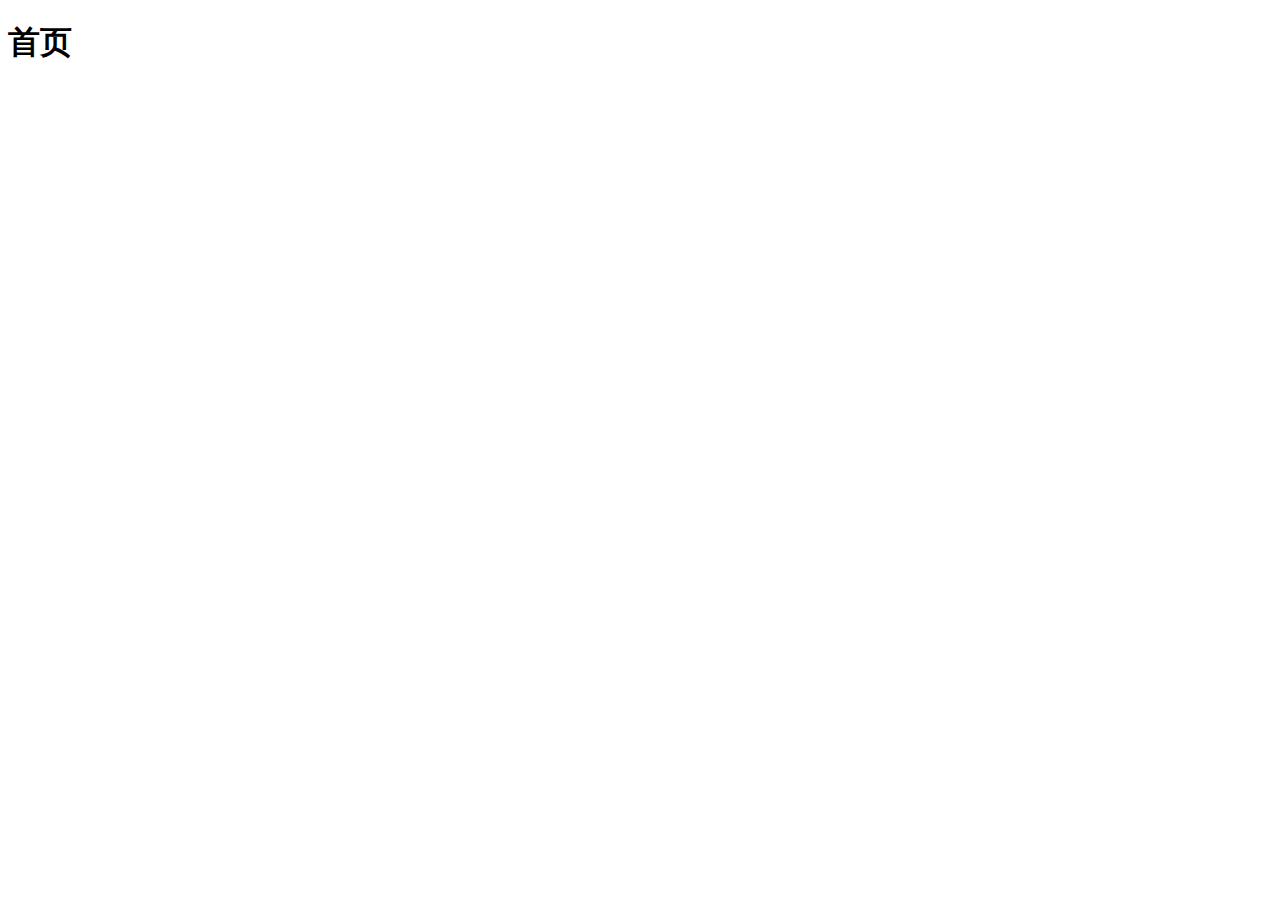
==== index.html @ 2fecbd95 "完成了登录和注册功能" ====
<!DOCTYPE html>
<html lang="en">
<head>
    <meta charset="UTF-8">
    <meta http-equiv="X-UA-Compatible" content="IE=edge">
    <meta name="viewport" content="width=device-width, initial-scale=1.0">
    <title>Document</title>
</head>
<body>
    <h1>首页</h1>
</body>
</html>
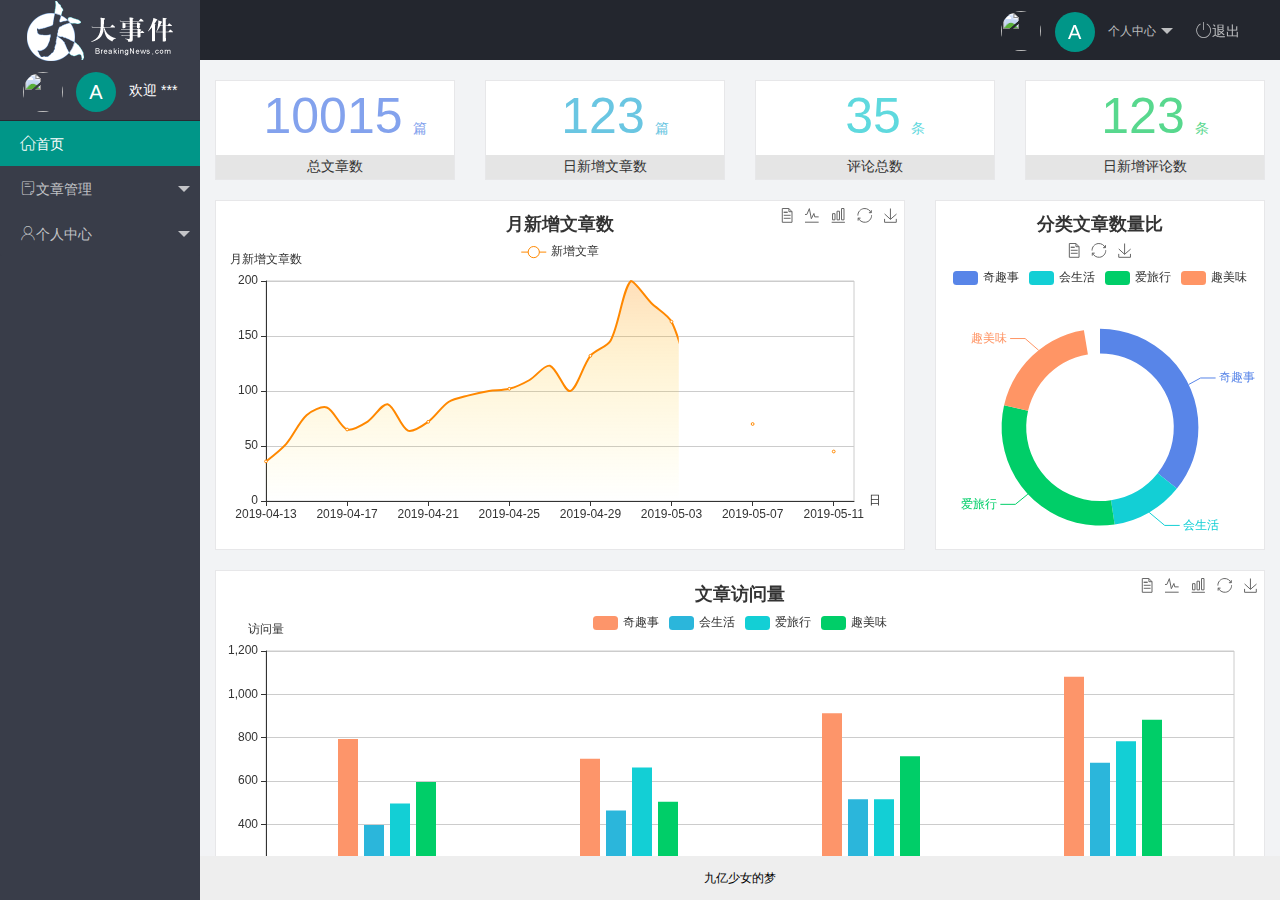
==== commit 4ad9d000: "更新了首页" ====
--- a/index.html
+++ b/index.html
@@ -1,12 +1,85 @@
 <!DOCTYPE html>
 <html lang="en">
-<head>
-    <meta charset="UTF-8">
-    <meta http-equiv="X-UA-Compatible" content="IE=edge">
-    <meta name="viewport" content="width=device-width, initial-scale=1.0">
+  <head>
+    <meta charset="UTF-8" />
+    <meta http-equiv="X-UA-Compatible" content="IE=edge" />
+    <meta name="viewport" content="width=device-width, initial-scale=1.0" />
     <title>Document</title>
-</head>
-<body>
-    <h1>首页</h1>
-</body>
+    <link rel="stylesheet" href="/assets/lib/layui/css/layui.css" />
+    <link rel="stylesheet" href="/assets/fonts/iconfont.css">
+    <link rel="stylesheet" href="/assets/css/index.css">
+  </head>
+  <body>
+    <div class="layui-layout layui-layout-admin">
+      <div class="layui-header">
+        <div class="layui-logo layui-hide-xs layui-bg-black">
+          <img src="/assets/images/logo.png" alt="" />
+        </div>
+
+        <ul class="layui-nav layui-layout-right">
+          <li class="layui-nav-item layui-hide layui-show-md-inline-block">
+            <!-- 右侧导航栏上面头像 -->
+          <a href="javascript:;" class="userinfo">
+            <img src="http://t.cn/RCzsdCq" class="layui-nav-img" />
+           <span class="text-avatar">A</span>
+           个人中心
+            </a>
+            <dl class="layui-nav-child">
+              <dd><a href="">基本资料</a></dd>
+              <dd><a href="">更换头像</a></dd>
+              <dd><a href="">重置密码</a></dd>
+            </dl>
+          </li>
+          <li class="layui-nav-item" lay-header-event="menuRight" lay-unselect>
+            <a href="javascript:;" id="btnLogin"><span class="iconfont icon-tuichu"></span>退出</a>
+        </li>
+        </ul>
+      </div>
+
+      <div class="layui-side layui-bg-black">
+        <div class="layui-side-scroll">
+            <!-- 左侧导航区域（可配合layui已有的垂直导航） -->
+            <ul class="layui-nav layui-nav-tree" lay-shrink="all">
+                <div class="userinfo">
+                    <img src="http://t.cn/RCzsdCq" class="layui-nav-img" />
+                    <span class="text-avatar">A</span>
+                    <span id="welcome">欢迎 ***</span>
+                </div>
+                <li class="layui-nav-item layui-this"><a href="/home/dashboard.html" target="fm"><span class="iconfont icon-home"></span>首页</a></li>
+
+                <li class="layui-nav-item">
+                    <a class="" href="javascript:;"><span class="iconfont icon-16"></span>文章管理</a>
+                    <dl class="layui-nav-child">
+                        <dd><a href="javascript:;"><i class="layui-icon layui-icon-app"></i>文章类别</a></dd>
+                        <dd><a href="javascript:;"><i class="layui-icon layui-icon-app"></i>文章列表</a></dd>
+                        <dd><a href="javascript:;"><i class="layui-icon layui-icon-app"></i>发布文章</a></dd>
+                    </dl>
+                </li>
+                <li class="layui-nav-item">
+                    <a href="javascript:;"><span class="iconfont icon-user"></span>个人中心</a>
+                    <dl class="layui-nav-child">
+                        <dd><a href="javascript:;"><i class="layui-icon layui-icon-app"></i>基本资料</a></dd>
+                        <dd><a href="javascript:;"><i class="layui-icon layui-icon-app"></i>更换头像</a></dd>
+                        <dd><a href="javascript:;"><i class="layui-icon layui-icon-app"></i>重置密码</a></dd>
+                    </dl>
+                </li>
+            </ul>
+        </div>
+    </div>
+
+    <div class="layui-body">
+        <!-- 内容主体区域 -->
+        <iframe name="fm" src="/home/dashboard.html" frameborder="0"></iframe>
+    </div>
+
+      <div class="layui-footer">
+        <!-- 底部固定区域 -->
+        九亿少女的梦
+      </div>
+    </div>
+    <script src="/assets/lib/layui/layui.all.js"></script>
+    <script src="/assets/lib/jquery.js"></script>
+    <script src="/assets/js/baseAPI.js"></script>
+    <script src="/assets/js/index.js"></script>
+  </body>
 </html>--- a/assets/lib/layui/css/layui.css
+++ b/assets/lib/layui/css/layui.css
@@ -0,0 +1,2 @@
+/** layui-v2.5.5 MIT License By https://www.layui.com */
+ .layui-inline,img{display:inline-block;vertical-align:middle}h1,h2,h3,h4,h5,h6{font-weight:400}.layui-edge,.layui-header,.layui-inline,.layui-main{position:relative}.layui-body,.layui-edge,.layui-elip{overflow:hidden}.layui-btn,.layui-edge,.layui-inline,img{vertical-align:middle}.layui-btn,.layui-disabled,.layui-icon,.layui-unselect{-moz-user-select:none;-webkit-user-select:none;-ms-user-select:none}.layui-elip,.layui-form-checkbox span,.layui-form-pane .layui-form-label{text-overflow:ellipsis;white-space:nowrap}.layui-breadcrumb,.layui-tree-btnGroup{visibility:hidden}blockquote,body,button,dd,div,dl,dt,form,h1,h2,h3,h4,h5,h6,input,li,ol,p,pre,td,textarea,th,ul{margin:0;padding:0;-webkit-tap-highlight-color:rgba(0,0,0,0)}a:active,a:hover{outline:0}img{border:none}li{list-style:none}table{border-collapse:collapse;border-spacing:0}h4,h5,h6{font-size:100%}button,input,optgroup,option,select,textarea{font-family:inherit;font-size:inherit;font-style:inherit;font-weight:inherit;outline:0}pre{white-space:pre-wrap;white-space:-moz-pre-wrap;white-space:-pre-wrap;white-space:-o-pre-wrap;word-wrap:break-word}body{line-height:24px;font:14px Helvetica Neue,Helvetica,PingFang SC,Tahoma,Arial,sans-serif}hr{height:1px;margin:10px 0;border:0;clear:both}a{color:#333;text-decoration:none}a:hover{color:#777}a cite{font-style:normal;*cursor:pointer}.layui-border-box,.layui-border-box *{box-sizing:border-box}.layui-box,.layui-box *{box-sizing:content-box}.layui-clear{clear:both;*zoom:1}.layui-clear:after{content:'\20';clear:both;*zoom:1;display:block;height:0}.layui-inline{*display:inline;*zoom:1}.layui-edge{display:inline-block;width:0;height:0;border-width:6px;border-style:dashed;border-color:transparent}.layui-edge-top{top:-4px;border-bottom-color:#999;border-bottom-style:solid}.layui-edge-right{border-left-color:#999;border-left-style:solid}.layui-edge-bottom{top:2px;border-top-color:#999;border-top-style:solid}.layui-edge-left{border-right-color:#999;border-right-style:solid}.layui-disabled,.layui-disabled:hover{color:#d2d2d2!important;cursor:not-allowed!important}.layui-circle{border-radius:100%}.layui-show{display:block!important}.layui-hide{display:none!important}@font-face{font-family:layui-icon;src:url(../font/iconfont.eot?v=250);src:url(../font/iconfont.eot?v=250#iefix) format('embedded-opentype'),url(../font/iconfont.woff2?v=250) format('woff2'),url(../font/iconfont.woff?v=250) format('woff'),url(../font/iconfont.ttf?v=250) format('truetype'),url(../font/iconfont.svg?v=250#layui-icon) format('svg')}.layui-icon{font-family:layui-icon!important;font-size:16px;font-style:normal;-webkit-font-smoothing:antialiased;-moz-osx-font-smoothing:grayscale}.layui-icon-reply-fill:before{content:"\e611"}.layui-icon-set-fill:before{content:"\e614"}.layui-icon-menu-fill:before{content:"\e60f"}.layui-icon-search:before{content:"\e615"}.layui-icon-share:before{content:"\e641"}.layui-icon-set-sm:before{content:"\e620"}.layui-icon-engine:before{content:"\e628"}.layui-icon-close:before{content:"\1006"}.layui-icon-close-fill:before{content:"\1007"}.layui-icon-chart-screen:before{content:"\e629"}.layui-icon-star:before{content:"\e600"}.layui-icon-circle-dot:before{content:"\e617"}.layui-icon-chat:before{content:"\e606"}.layui-icon-release:before{content:"\e609"}.layui-icon-list:before{content:"\e60a"}.layui-icon-chart:before{content:"\e62c"}.layui-icon-ok-circle:before{content:"\1005"}.layui-icon-layim-theme:before{content:"\e61b"}.layui-icon-table:before{content:"\e62d"}.layui-icon-right:before{content:"\e602"}.layui-icon-left:before{content:"\e603"}.layui-icon-cart-simple:before{content:"\e698"}.layui-icon-face-cry:before{content:"\e69c"}.layui-icon-face-smile:before{content:"\e6af"}.layui-icon-survey:before{content:"\e6b2"}.layui-icon-tree:before{content:"\e62e"}.layui-icon-upload-circle:before{content:"\e62f"}.layui-icon-add-circle:before{content:"\e61f"}.layui-icon-download-circle:before{content:"\e601"}.layui-icon-templeate-1:before{content:"\e630"}.layui-icon-util:before{content:"\e631"}.layui-icon-face-surprised:before{content:"\e664"}.layui-icon-edit:before{content:"\e642"}.layui-icon-speaker:before{content:"\e645"}.layui-icon-down:before{content:"\e61a"}.layui-icon-file:before{content:"\e621"}.layui-icon-layouts:before{content:"\e632"}.layui-icon-rate-half:before{content:"\e6c9"}.layui-icon-add-circle-fine:before{content:"\e608"}.layui-icon-prev-circle:before{content:"\e633"}.layui-icon-read:before{content:"\e705"}.layui-icon-404:before{content:"\e61c"}.layui-icon-carousel:before{content:"\e634"}.layui-icon-help:before{content:"\e607"}.layui-icon-code-circle:before{content:"\e635"}.layui-icon-water:before{content:"\e636"}.layui-icon-username:before{content:"\e66f"}.layui-icon-find-fill:before{content:"\e670"}.layui-icon-about:before{content:"\e60b"}.layui-icon-location:before{content:"\e715"}.layui-icon-up:before{content:"\e619"}.layui-icon-pause:before{content:"\e651"}.layui-icon-date:before{content:"\e637"}.layui-icon-layim-uploadfile:before{content:"\e61d"}.layui-icon-delete:before{content:"\e640"}.layui-icon-play:before{content:"\e652"}.layui-icon-top:before{content:"\e604"}.layui-icon-friends:before{content:"\e612"}.layui-icon-refresh-3:before{content:"\e9aa"}.layui-icon-ok:before{content:"\e605"}.layui-icon-layer:before{content:"\e638"}.layui-icon-face-smile-fine:before{content:"\e60c"}.layui-icon-dollar:before{content:"\e659"}.layui-icon-group:before{content:"\e613"}.layui-icon-layim-download:before{content:"\e61e"}.layui-icon-picture-fine:before{content:"\e60d"}.layui-icon-link:before{content:"\e64c"}.layui-icon-diamond:before{content:"\e735"}.layui-icon-log:before{content:"\e60e"}.layui-icon-rate-solid:before{content:"\e67a"}.layui-icon-fonts-del:before{content:"\e64f"}.layui-icon-unlink:before{content:"\e64d"}.layui-icon-fonts-clear:before{content:"\e639"}.layui-icon-triangle-r:before{content:"\e623"}.layui-icon-circle:before{content:"\e63f"}.layui-icon-radio:before{content:"\e643"}.layui-icon-align-center:before{content:"\e647"}.layui-icon-align-right:before{content:"\e648"}.layui-icon-align-left:before{content:"\e649"}.layui-icon-loading-1:before{content:"\e63e"}.layui-icon-return:before{content:"\e65c"}.layui-icon-fonts-strong:before{content:"\e62b"}.layui-icon-upload:before{content:"\e67c"}.layui-icon-dialogue:before{content:"\e63a"}.layui-icon-video:before{content:"\e6ed"}.layui-icon-headset:before{content:"\e6fc"}.layui-icon-cellphone-fine:before{content:"\e63b"}.layui-icon-add-1:before{content:"\e654"}.layui-icon-face-smile-b:before{content:"\e650"}.layui-icon-fonts-html:before{content:"\e64b"}.layui-icon-form:before{content:"\e63c"}.layui-icon-cart:before{content:"\e657"}.layui-icon-camera-fill:before{content:"\e65d"}.layui-icon-tabs:before{content:"\e62a"}.layui-icon-fonts-code:before{content:"\e64e"}.layui-icon-fire:before{content:"\e756"}.layui-icon-set:before{content:"\e716"}.layui-icon-fonts-u:before{content:"\e646"}.layui-icon-triangle-d:before{content:"\e625"}.layui-icon-tips:before{content:"\e702"}.layui-icon-picture:before{content:"\e64a"}.layui-icon-more-vertical:before{content:"\e671"}.layui-icon-flag:before{content:"\e66c"}.layui-icon-loading:before{content:"\e63d"}.layui-icon-fonts-i:before{content:"\e644"}.layui-icon-refresh-1:before{content:"\e666"}.layui-icon-rmb:before{content:"\e65e"}.layui-icon-home:before{content:"\e68e"}.layui-icon-user:before{content:"\e770"}.layui-icon-notice:before{content:"\e667"}.layui-icon-login-weibo:before{content:"\e675"}.layui-icon-voice:before{content:"\e688"}.layui-icon-upload-drag:before{content:"\e681"}.layui-icon-login-qq:before{content:"\e676"}.layui-icon-snowflake:before{content:"\e6b1"}.layui-icon-file-b:before{content:"\e655"}.layui-icon-template:before{content:"\e663"}.layui-icon-auz:before{content:"\e672"}.layui-icon-console:before{content:"\e665"}.layui-icon-app:before{content:"\e653"}.layui-icon-prev:before{content:"\e65a"}.layui-icon-website:before{content:"\e7ae"}.layui-icon-next:before{content:"\e65b"}.layui-icon-component:before{content:"\e857"}.layui-icon-more:before{content:"\e65f"}.layui-icon-login-wechat:before{content:"\e677"}.layui-icon-shrink-right:before{content:"\e668"}.layui-icon-spread-left:before{content:"\e66b"}.layui-icon-camera:before{content:"\e660"}.layui-icon-note:before{content:"\e66e"}.layui-icon-refresh:before{content:"\e669"}.layui-icon-female:before{content:"\e661"}.layui-icon-male:before{content:"\e662"}.layui-icon-password:before{content:"\e673"}.layui-icon-senior:before{content:"\e674"}.layui-icon-theme:before{content:"\e66a"}.layui-icon-tread:before{content:"\e6c5"}.layui-icon-praise:before{content:"\e6c6"}.layui-icon-star-fill:before{content:"\e658"}.layui-icon-rate:before{content:"\e67b"}.layui-icon-template-1:before{content:"\e656"}.layui-icon-vercode:before{content:"\e679"}.layui-icon-cellphone:before{content:"\e678"}.layui-icon-screen-full:before{content:"\e622"}.layui-icon-screen-restore:before{content:"\e758"}.layui-icon-cols:before{content:"\e610"}.layui-icon-export:before{content:"\e67d"}.layui-icon-print:before{content:"\e66d"}.layui-icon-slider:before{content:"\e714"}.layui-icon-addition:before{content:"\e624"}.layui-icon-subtraction:before{content:"\e67e"}.layui-icon-service:before{content:"\e626"}.layui-icon-transfer:before{content:"\e691"}.layui-main{width:1140px;margin:0 auto}.layui-header{z-index:1000;height:60px}.layui-header a:hover{transition:all .5s;-webkit-transition:all .5s}.layui-side{position:fixed;left:0;top:0;bottom:0;z-index:999;width:200px;overflow-x:hidden}.layui-side-scroll{position:relative;width:220px;height:100%;overflow-x:hidden}.layui-body{position:absolute;left:200px;right:0;top:0;bottom:0;z-index:998;width:auto;overflow-y:auto;box-sizing:border-box}.layui-layout-body{overflow:hidden}.layui-layout-admin .layui-header{background-color:#23262E}.layui-layout-admin .layui-side{top:60px;width:200px;overflow-x:hidden}.layui-layout-admin .layui-body{position:fixed;top:60px;bottom:44px}.layui-layout-admin .layui-main{width:auto;margin:0 15px}.layui-layout-admin .layui-footer{position:fixed;left:200px;right:0;bottom:0;height:44px;line-height:44px;padding:0 15px;background-color:#eee}.layui-layout-admin .layui-logo{position:absolute;left:0;top:0;width:200px;height:100%;line-height:60px;text-align:center;color:#009688;font-size:16px}.layui-layout-admin .layui-header .layui-nav{background:0 0}.layui-layout-left{position:absolute!important;left:200px;top:0}.layui-layout-right{position:absolute!important;right:0;top:0}.layui-container{position:relative;margin:0 auto;padding:0 15px;box-sizing:border-box}.layui-fluid{position:relative;margin:0 auto;padding:0 15px}.layui-row:after,.layui-row:before{content:'';display:block;clear:both}.layui-col-lg1,.layui-col-lg10,.layui-col-lg11,.layui-col-lg12,.layui-col-lg2,.layui-col-lg3,.layui-col-lg4,.layui-col-lg5,.layui-col-lg6,.layui-col-lg7,.layui-col-lg8,.layui-col-lg9,.layui-col-md1,.layui-col-md10,.layui-col-md11,.layui-col-md12,.layui-col-md2,.layui-col-md3,.layui-col-md4,.layui-col-md5,.layui-col-md6,.layui-col-md7,.layui-col-md8,.layui-col-md9,.layui-col-sm1,.layui-col-sm10,.layui-col-sm11,.layui-col-sm12,.layui-col-sm2,.layui-col-sm3,.layui-col-sm4,.layui-col-sm5,.layui-col-sm6,.layui-col-sm7,.layui-col-sm8,.layui-col-sm9,.layui-col-xs1,.layui-col-xs10,.layui-col-xs11,.layui-col-xs12,.layui-col-xs2,.layui-col-xs3,.layui-col-xs4,.layui-col-xs5,.layui-col-xs6,.layui-col-xs7,.layui-col-xs8,.layui-col-xs9{position:relative;display:block;box-sizing:border-box}.layui-col-xs1,.layui-col-xs10,.layui-col-xs11,.layui-col-xs12,.layui-col-xs2,.layui-col-xs3,.layui-col-xs4,.layui-col-xs5,.layui-col-xs6,.layui-col-xs7,.layui-col-xs8,.layui-col-xs9{float:left}.layui-col-xs1{width:8.33333333%}.layui-col-xs2{width:16.66666667%}.layui-col-xs3{width:25%}.layui-col-xs4{width:33.33333333%}.layui-col-xs5{width:41.66666667%}.layui-col-xs6{width:50%}.layui-col-xs7{width:58.33333333%}.layui-col-xs8{width:66.66666667%}.layui-col-xs9{width:75%}.layui-col-xs10{width:83.33333333%}.layui-col-xs11{width:91.66666667%}.layui-col-xs12{width:100%}.layui-col-xs-offset1{margin-left:8.33333333%}.layui-col-xs-offset2{margin-left:16.66666667%}.layui-col-xs-offset3{margin-left:25%}.layui-col-xs-offset4{margin-left:33.33333333%}.layui-col-xs-offset5{margin-left:41.66666667%}.layui-col-xs-offset6{margin-left:50%}.layui-col-xs-offset7{margin-left:58.33333333%}.layui-col-xs-offset8{margin-left:66.66666667%}.layui-col-xs-offset9{margin-left:75%}.layui-col-xs-offset10{margin-left:83.33333333%}.layui-col-xs-offset11{margin-left:91.66666667%}.layui-col-xs-offset12{margin-left:100%}@media screen and (max-width:768px){.layui-hide-xs{display:none!important}.layui-show-xs-block{display:block!important}.layui-show-xs-inline{display:inline!important}.layui-show-xs-inline-block{display:inline-block!important}}@media screen and (min-width:768px){.layui-container{width:750px}.layui-hide-sm{display:none!important}.layui-show-sm-block{display:block!important}.layui-show-sm-inline{display:inline!important}.layui-show-sm-inline-block{display:inline-block!important}.layui-col-sm1,.layui-col-sm10,.layui-col-sm11,.layui-col-sm12,.layui-col-sm2,.layui-col-sm3,.layui-col-sm4,.layui-col-sm5,.layui-col-sm6,.layui-col-sm7,.layui-col-sm8,.layui-col-sm9{float:left}.layui-col-sm1{width:8.33333333%}.layui-col-sm2{width:16.66666667%}.layui-col-sm3{width:25%}.layui-col-sm4{width:33.33333333%}.layui-col-sm5{width:41.66666667%}.layui-col-sm6{width:50%}.layui-col-sm7{width:58.33333333%}.layui-col-sm8{width:66.66666667%}.layui-col-sm9{width:75%}.layui-col-sm10{width:83.33333333%}.layui-col-sm11{width:91.66666667%}.layui-col-sm12{width:100%}.layui-col-sm-offset1{margin-left:8.33333333%}.layui-col-sm-offset2{margin-left:16.66666667%}.layui-col-sm-offset3{margin-left:25%}.layui-col-sm-offset4{margin-left:33.33333333%}.layui-col-sm-offset5{margin-left:41.66666667%}.layui-col-sm-offset6{margin-left:50%}.layui-col-sm-offset7{margin-left:58.33333333%}.layui-col-sm-offset8{margin-left:66.66666667%}.layui-col-sm-offset9{margin-left:75%}.layui-col-sm-offset10{margin-left:83.33333333%}.layui-col-sm-offset11{margin-left:91.66666667%}.layui-col-sm-offset12{margin-left:100%}}@media screen and (min-width:992px){.layui-container{width:970px}.layui-hide-md{display:none!important}.layui-show-md-block{display:block!important}.layui-show-md-inline{display:inline!important}.layui-show-md-inline-block{display:inline-block!important}.layui-col-md1,.layui-col-md10,.layui-col-md11,.layui-col-md12,.layui-col-md2,.layui-col-md3,.layui-col-md4,.layui-col-md5,.layui-col-md6,.layui-col-md7,.layui-col-md8,.layui-col-md9{float:left}.layui-col-md1{width:8.33333333%}.layui-col-md2{width:16.66666667%}.layui-col-md3{width:25%}.layui-col-md4{width:33.33333333%}.layui-col-md5{width:41.66666667%}.layui-col-md6{width:50%}.layui-col-md7{width:58.33333333%}.layui-col-md8{width:66.66666667%}.layui-col-md9{width:75%}.layui-col-md10{width:83.33333333%}.layui-col-md11{width:91.66666667%}.layui-col-md12{width:100%}.layui-col-md-offset1{margin-left:8.33333333%}.layui-col-md-offset2{margin-left:16.66666667%}.layui-col-md-offset3{margin-left:25%}.layui-col-md-offset4{margin-left:33.33333333%}.layui-col-md-offset5{margin-left:41.66666667%}.layui-col-md-offset6{margin-left:50%}.layui-col-md-offset7{margin-left:58.33333333%}.layui-col-md-offset8{margin-left:66.66666667%}.layui-col-md-offset9{margin-left:75%}.layui-col-md-offset10{margin-left:83.33333333%}.layui-col-md-offset11{margin-left:91.66666667%}.layui-col-md-offset12{margin-left:100%}}@media screen and (min-width:1200px){.layui-container{width:1170px}.layui-hide-lg{display:none!important}.layui-show-lg-block{display:block!important}.layui-show-lg-inline{display:inline!important}.layui-show-lg-inline-block{display:inline-block!important}.layui-col-lg1,.layui-col-lg10,.layui-col-lg11,.layui-col-lg12,.layui-col-lg2,.layui-col-lg3,.layui-col-lg4,.layui-col-lg5,.layui-col-lg6,.layui-col-lg7,.layui-col-lg8,.layui-col-lg9{float:left}.layui-col-lg1{width:8.33333333%}.layui-col-lg2{width:16.66666667%}.layui-col-lg3{width:25%}.layui-col-lg4{width:33.33333333%}.layui-col-lg5{width:41.66666667%}.layui-col-lg6{width:50%}.layui-col-lg7{width:58.33333333%}.layui-col-lg8{width:66.66666667%}.layui-col-lg9{width:75%}.layui-col-lg10{width:83.33333333%}.layui-col-lg11{width:91.66666667%}.layui-col-lg12{width:100%}.layui-col-lg-offset1{margin-left:8.33333333%}.layui-col-lg-offset2{margin-left:16.66666667%}.layui-col-lg-offset3{margin-left:25%}.layui-col-lg-offset4{margin-left:33.33333333%}.layui-col-lg-offset5{margin-left:41.66666667%}.layui-col-lg-offset6{margin-left:50%}.layui-col-lg-offset7{margin-left:58.33333333%}.layui-col-lg-offset8{margin-left:66.66666667%}.layui-col-lg-offset9{margin-left:75%}.layui-col-lg-offset10{margin-left:83.33333333%}.layui-col-lg-offset11{margin-left:91.66666667%}.layui-col-lg-offset12{margin-left:100%}}.layui-col-space1{margin:-.5px}.layui-col-space1>*{padding:.5px}.layui-col-space3{margin:-1.5px}.layui-col-space3>*{padding:1.5px}.layui-col-space5{margin:-2.5px}.layui-col-space5>*{padding:2.5px}.layui-col-space8{margin:-3.5px}.layui-col-space8>*{padding:3.5px}.layui-col-space10{margin:-5px}.layui-col-space10>*{padding:5px}.layui-col-space12{margin:-6px}.layui-col-space12>*{padding:6px}.layui-col-space15{margin:-7.5px}.layui-col-space15>*{padding:7.5px}.layui-col-space18{margin:-9px}.layui-col-space18>*{padding:9px}.layui-col-space20{margin:-10px}.layui-col-space20>*{padding:10px}.layui-col-space22{margin:-11px}.layui-col-space22>*{padding:11px}.layui-col-space25{margin:-12.5px}.layui-col-space25>*{padding:12.5px}.layui-col-space30{margin:-15px}.layui-col-space30>*{padding:15px}.layui-btn,.layui-input,.layui-select,.layui-textarea,.layui-upload-button{outline:0;-webkit-appearance:none;transition:all .3s;-webkit-transition:all .3s;box-sizing:border-box}.layui-elem-quote{margin-bottom:10px;padding:15px;line-height:22px;border-left:5px solid #009688;border-radius:0 2px 2px 0;background-color:#f2f2f2}.layui-quote-nm{border-style:solid;border-width:1px 1px 1px 5px;background:0 0}.layui-elem-field{margin-bottom:10px;padding:0;border-width:1px;border-style:solid}.layui-elem-field legend{margin-left:20px;padding:0 10px;font-size:20px;font-weight:300}.layui-field-title{margin:10px 0 20px;border-width:1px 0 0}.layui-field-box{padding:10px 15px}.layui-field-title .layui-field-box{padding:10px 0}.layui-progress{position:relative;height:6px;border-radius:20px;background-color:#e2e2e2}.layui-progress-bar{position:absolute;left:0;top:0;width:0;max-width:100%;height:6px;border-radius:20px;text-align:right;background-color:#5FB878;transition:all .3s;-webkit-transition:all .3s}.layui-progress-big,.layui-progress-big .layui-progress-bar{height:18px;line-height:18px}.layui-progress-text{position:relative;top:-20px;line-height:18px;font-size:12px;color:#666}.layui-progress-big .layui-progress-text{position:static;padding:0 10px;color:#fff}.layui-collapse{border-width:1px;border-style:solid;border-radius:2px}.layui-colla-content,.layui-colla-item{border-top-width:1px;border-top-style:solid}.layui-colla-item:first-child{border-top:none}.layui-colla-title{position:relative;height:42px;line-height:42px;padding:0 15px 0 35px;color:#333;background-color:#f2f2f2;cursor:pointer;font-size:14px;overflow:hidden}.layui-colla-content{display:none;padding:10px 15px;line-height:22px;color:#666}.layui-colla-icon{position:absolute;left:15px;top:0;font-size:14px}.layui-card{margin-bottom:15px;border-radius:2px;background-color:#fff;box-shadow:0 1px 2px 0 rgba(0,0,0,.05)}.layui-card:last-child{margin-bottom:0}.layui-card-header{position:relative;height:42px;line-height:42px;padding:0 15px;border-bottom:1px solid #f6f6f6;color:#333;border-radius:2px 2px 0 0;font-size:14px}.layui-bg-black,.layui-bg-blue,.layui-bg-cyan,.layui-bg-green,.layui-bg-orange,.layui-bg-red{color:#fff!important}.layui-card-body{position:relative;padding:10px 15px;line-height:24px}.layui-card-body[pad15]{padding:15px}.layui-card-body[pad20]{padding:20px}.layui-card-body .layui-table{margin:5px 0}.layui-card .layui-tab{margin:0}.layui-panel-window{position:relative;padding:15px;border-radius:0;border-top:5px solid #E6E6E6;background-color:#fff}.layui-auxiliar-moving{position:fixed;left:0;right:0;top:0;bottom:0;width:100%;height:100%;background:0 0;z-index:9999999999}.layui-form-label,.layui-form-mid,.layui-form-select,.layui-input-block,.layui-input-inline,.layui-textarea{position:relative}.layui-bg-red{background-color:#FF5722!important}.layui-bg-orange{background-color:#FFB800!important}.layui-bg-green{background-color:#009688!important}.layui-bg-cyan{background-color:#2F4056!important}.layui-bg-blue{background-color:#1E9FFF!important}.layui-bg-black{background-color:#393D49!important}.layui-bg-gray{background-color:#eee!important;color:#666!important}.layui-badge-rim,.layui-colla-content,.layui-colla-item,.layui-collapse,.layui-elem-field,.layui-form-pane .layui-form-item[pane],.layui-form-pane .layui-form-label,.layui-input,.layui-layedit,.layui-layedit-tool,.layui-quote-nm,.layui-select,.layui-tab-bar,.layui-tab-card,.layui-tab-title,.layui-tab-title .layui-this:after,.layui-textarea{border-color:#e6e6e6}.layui-timeline-item:before,hr{background-color:#e6e6e6}.layui-text{line-height:22px;font-size:14px;color:#666}.layui-text h1,.layui-text h2,.layui-text h3{font-weight:500;color:#333}.layui-text h1{font-size:30px}.layui-text h2{font-size:24px}.layui-text h3{font-size:18px}.layui-text a:not(.layui-btn){color:#01AAED}.layui-text a:not(.layui-btn):hover{text-decoration:underline}.layui-text ul{padding:5px 0 5px 15px}.layui-text ul li{margin-top:5px;list-style-type:disc}.layui-text em,.layui-word-aux{color:#999!important;padding:0 5px!important}.layui-btn{display:inline-block;height:38px;line-height:38px;padding:0 18px;background-color:#009688;color:#fff;white-space:nowrap;text-align:center;font-size:14px;border:none;border-radius:2px;cursor:pointer}.layui-btn:hover{opacity:.8;filter:alpha(opacity=80);color:#fff}.layui-btn:active{opacity:1;filter:alpha(opacity=100)}.layui-btn+.layui-btn{margin-left:10px}.layui-btn-container{font-size:0}.layui-btn-container .layui-btn{margin-right:10px;margin-bottom:10px}.layui-btn-container .layui-btn+.layui-btn{margin-left:0}.layui-table .layui-btn-container .layui-btn{margin-bottom:9px}.layui-btn-radius{border-radius:100px}.layui-btn .layui-icon{margin-right:3px;font-size:18px;vertical-align:bottom;vertical-align:middle\9}.layui-btn-primary{border:1px solid #C9C9C9;background-color:#fff;color:#555}.layui-btn-primary:hover{border-color:#009688;color:#333}.layui-btn-normal{background-color:#1E9FFF}.layui-btn-warm{background-color:#FFB800}.layui-btn-danger{background-color:#FF5722}.layui-btn-checked{background-color:#5FB878}.layui-btn-disabled,.layui-btn-disabled:active,.layui-btn-disabled:hover{border:1px solid #e6e6e6;background-color:#FBFBFB;color:#C9C9C9;cursor:not-allowed;opacity:1}.layui-btn-lg{height:44px;line-height:44px;padding:0 25px;font-size:16px}.layui-btn-sm{height:30px;line-height:30px;padding:0 10px;font-size:12px}.layui-btn-sm i{font-size:16px!important}.layui-btn-xs{height:22px;line-height:22px;padding:0 5px;font-size:12px}.layui-btn-xs i{font-size:14px!important}.layui-btn-group{display:inline-block;vertical-align:middle;font-size:0}.layui-btn-group .layui-btn{margin-left:0!important;margin-right:0!important;border-left:1px solid rgba(255,255,255,.5);border-radius:0}.layui-btn-group .layui-btn-primary{border-left:none}.layui-btn-group .layui-btn-primary:hover{border-color:#C9C9C9;color:#009688}.layui-btn-group .layui-btn:first-child{border-left:none;border-radius:2px 0 0 2px}.layui-btn-group .layui-btn-primary:first-child{border-left:1px solid #c9c9c9}.layui-btn-group .layui-btn:last-child{border-radius:0 2px 2px 0}.layui-btn-group .layui-btn+.layui-btn{margin-left:0}.layui-btn-group+.layui-btn-group{margin-left:10px}.layui-btn-fluid{width:100%}.layui-input,.layui-select,.layui-textarea{height:38px;line-height:1.3;line-height:38px\9;border-width:1px;border-style:solid;background-color:#fff;border-radius:2px}.layui-input::-webkit-input-placeholder,.layui-select::-webkit-input-placeholder,.layui-textarea::-webkit-input-placeholder{line-height:1.3}.layui-input,.layui-textarea{display:block;width:100%;padding-left:10px}.layui-input:hover,.layui-textarea:hover{border-color:#D2D2D2!important}.layui-input:focus,.layui-textarea:focus{border-color:#C9C9C9!important}.layui-textarea{min-height:100px;height:auto;line-height:20px;padding:6px 10px;resize:vertical}.layui-select{padding:0 10px}.layui-form input[type=checkbox],.layui-form input[type=radio],.layui-form select{display:none}.layui-form [lay-ignore]{display:initial}.layui-form-item{margin-bottom:15px;clear:both;*zoom:1}.layui-form-item:after{content:'\20';clear:both;*zoom:1;display:block;height:0}.layui-form-label{float:left;display:block;padding:9px 15px;width:80px;font-weight:400;line-height:20px;text-align:right}.layui-form-label-col{display:block;float:none;padding:9px 0;line-height:20px;text-align:left}.layui-form-item .layui-inline{margin-bottom:5px;margin-right:10px}.layui-input-block{margin-left:110px;min-height:36px}.layui-input-inline{display:inline-block;vertical-align:middle}.layui-form-item .layui-input-inline{float:left;width:190px;margin-right:10px}.layui-form-text .layui-input-inline{width:auto}.layui-form-mid{float:left;display:block;padding:9px 0!important;line-height:20px;margin-right:10px}.layui-form-danger+.layui-form-select .layui-input,.layui-form-danger:focus{border-color:#FF5722!important}.layui-form-select .layui-input{padding-right:30px;cursor:pointer}.layui-form-select .layui-edge{position:absolute;right:10px;top:50%;margin-top:-3px;cursor:pointer;border-width:6px;border-top-color:#c2c2c2;border-top-style:solid;transition:all .3s;-webkit-transition:all .3s}.layui-form-select dl{display:none;position:absolute;left:0;top:42px;padding:5px 0;z-index:899;min-width:100%;border:1px solid #d2d2d2;max-height:300px;overflow-y:auto;background-color:#fff;border-radius:2px;box-shadow:0 2px 4px rgba(0,0,0,.12);box-sizing:border-box}.layui-form-select dl dd,.layui-form-select dl dt{padding:0 10px;line-height:36px;white-space:nowrap;overflow:hidden;text-overflow:ellipsis}.layui-form-select dl dt{font-size:12px;color:#999}.layui-form-select dl dd{cursor:pointer}.layui-form-select dl dd:hover{background-color:#f2f2f2;-webkit-transition:.5s all;transition:.5s all}.layui-form-select .layui-select-group dd{padding-left:20px}.layui-form-select dl dd.layui-select-tips{padding-left:10px!important;color:#999}.layui-form-select dl dd.layui-this{background-color:#5FB878;color:#fff}.layui-form-checkbox,.layui-form-select dl dd.layui-disabled{background-color:#fff}.layui-form-selected dl{display:block}.layui-form-checkbox,.layui-form-checkbox *,.layui-form-switch{display:inline-block;vertical-align:middle}.layui-form-selected .layui-edge{margin-top:-9px;-webkit-transform:rotate(180deg);transform:rotate(180deg);margin-top:-3px\9}:root .layui-form-selected .layui-edge{margin-top:-9px\0/IE9}.layui-form-selectup dl{top:auto;bottom:42px}.layui-select-none{margin:5px 0;text-align:center;color:#999}.layui-select-disabled .layui-disabled{border-color:#eee!important}.layui-select-disabled .layui-edge{border-top-color:#d2d2d2}.layui-form-checkbox{position:relative;height:30px;line-height:30px;margin-right:10px;padding-right:30px;cursor:pointer;font-size:0;-webkit-transition:.1s linear;transition:.1s linear;box-sizing:border-box}.layui-form-checkbox span{padding:0 10px;height:100%;font-size:14px;border-radius:2px 0 0 2px;background-color:#d2d2d2;color:#fff;overflow:hidden}.layui-form-checkbox:hover span{background-color:#c2c2c2}.layui-form-checkbox i{position:absolute;right:0;top:0;width:30px;height:28px;border:1px solid #d2d2d2;border-left:none;border-radius:0 2px 2px 0;color:#fff;font-size:20px;text-align:center}.layui-form-checkbox:hover i{border-color:#c2c2c2;color:#c2c2c2}.layui-form-checked,.layui-form-checked:hover{border-color:#5FB878}.layui-form-checked span,.layui-form-checked:hover span{background-color:#5FB878}.layui-form-checked i,.layui-form-checked:hover i{color:#5FB878}.layui-form-item .layui-form-checkbox{margin-top:4px}.layui-form-checkbox[lay-skin=primary]{height:auto!important;line-height:normal!important;min-width:18px;min-height:18px;border:none!important;margin-right:0;padding-left:28px;padding-right:0;background:0 0}.layui-form-checkbox[lay-skin=primary] span{padding-left:0;padding-right:15px;line-height:18px;background:0 0;color:#666}.layui-form-checkbox[lay-skin=primary] i{right:auto;left:0;width:16px;height:16px;line-height:16px;border:1px solid #d2d2d2;font-size:12px;border-radius:2px;background-color:#fff;-webkit-transition:.1s linear;transition:.1s linear}.layui-form-checkbox[lay-skin=primary]:hover i{border-color:#5FB878;color:#fff}.layui-form-checked[lay-skin=primary] i{border-color:#5FB878!important;background-color:#5FB878;color:#fff}.layui-checkbox-disbaled[lay-skin=primary] span{background:0 0!important;color:#c2c2c2}.layui-checkbox-disbaled[lay-skin=primary]:hover i{border-color:#d2d2d2}.layui-form-item .layui-form-checkbox[lay-skin=primary]{margin-top:10px}.layui-form-switch{position:relative;height:22px;line-height:22px;min-width:35px;padding:0 5px;margin-top:8px;border:1px solid #d2d2d2;border-radius:20px;cursor:pointer;background-color:#fff;-webkit-transition:.1s linear;transition:.1s linear}.layui-form-switch i{position:absolute;left:5px;top:3px;width:16px;height:16px;border-radius:20px;background-color:#d2d2d2;-webkit-transition:.1s linear;transition:.1s linear}.layui-form-switch em{position:relative;top:0;width:25px;margin-left:21px;padding:0!important;text-align:center!important;color:#999!important;font-style:normal!important;font-size:12px}.layui-form-onswitch{border-color:#5FB878;background-color:#5FB878}.layui-checkbox-disbaled,.layui-checkbox-disbaled i{border-color:#e2e2e2!important}.layui-form-onswitch i{left:100%;margin-left:-21px;background-color:#fff}.layui-form-onswitch em{margin-left:5px;margin-right:21px;color:#fff!important}.layui-checkbox-disbaled span{background-color:#e2e2e2!important}.layui-checkbox-disbaled:hover i{color:#fff!important}[lay-radio]{display:none}.layui-form-radio,.layui-form-radio *{display:inline-block;vertical-align:middle}.layui-form-radio{line-height:28px;margin:6px 10px 0 0;padding-right:10px;cursor:pointer;font-size:0}.layui-form-radio *{font-size:14px}.layui-form-radio>i{margin-right:8px;font-size:22px;color:#c2c2c2}.layui-form-radio>i:hover,.layui-form-radioed>i{color:#5FB878}.layui-radio-disbaled>i{color:#e2e2e2!important}.layui-form-pane .layui-form-label{width:110px;padding:8px 15px;height:38px;line-height:20px;border-width:1px;border-style:solid;border-radius:2px 0 0 2px;text-align:center;background-color:#FBFBFB;overflow:hidden;box-sizing:border-box}.layui-form-pane .layui-input-inline{margin-left:-1px}.layui-form-pane .layui-input-block{margin-left:110px;left:-1px}.layui-form-pane .layui-input{border-radius:0 2px 2px 0}.layui-form-pane .layui-form-text .layui-form-label{float:none;width:100%;border-radius:2px;box-sizing:border-box;text-align:left}.layui-form-pane .layui-form-text .layui-input-inline{display:block;margin:0;top:-1px;clear:both}.layui-form-pane .layui-form-text .layui-input-block{margin:0;left:0;top:-1px}.layui-form-pane .layui-form-text .layui-textarea{min-height:100px;border-radius:0 0 2px 2px}.layui-form-pane .layui-form-checkbox{margin:4px 0 4px 10px}.layui-form-pane .layui-form-radio,.layui-form-pane .layui-form-switch{margin-top:6px;margin-left:10px}.layui-form-pane .layui-form-item[pane]{position:relative;border-width:1px;border-style:solid}.layui-form-pane .layui-form-item[pane] .layui-form-label{position:absolute;left:0;top:0;height:100%;border-width:0 1px 0 0}.layui-form-pane .layui-form-item[pane] .layui-input-inline{margin-left:110px}@media screen and (max-width:450px){.layui-form-item .layui-form-label{text-overflow:ellipsis;overflow:hidden;white-space:nowrap}.layui-form-item .layui-inline{display:block;margin-right:0;margin-bottom:20px;clear:both}.layui-form-item .layui-inline:after{content:'\20';clear:both;display:block;height:0}.layui-form-item .layui-input-inline{display:block;float:none;left:-3px;width:auto;margin:0 0 10px 112px}.layui-form-item .layui-input-inline+.layui-form-mid{margin-left:110px;top:-5px;padding:0}.layui-form-item .layui-form-checkbox{margin-right:5px;margin-bottom:5px}}.layui-layedit{border-width:1px;border-style:solid;border-radius:2px}.layui-layedit-tool{padding:3px 5px;border-bottom-width:1px;border-bottom-style:solid;font-size:0}.layedit-tool-fixed{position:fixed;top:0;border-top:1px solid #e2e2e2}.layui-layedit-tool .layedit-tool-mid,.layui-layedit-tool .layui-icon{display:inline-block;vertical-align:middle;text-align:center;font-size:14px}.layui-layedit-tool .layui-icon{position:relative;width:32px;height:30px;line-height:30px;margin:3px 5px;color:#777;cursor:pointer;border-radius:2px}.layui-layedit-tool .layui-icon:hover{color:#393D49}.layui-layedit-tool .layui-icon:active{color:#000}.layui-layedit-tool .layedit-tool-active{background-color:#e2e2e2;color:#000}.layui-layedit-tool .layui-disabled,.layui-layedit-tool .layui-disabled:hover{color:#d2d2d2;cursor:not-allowed}.layui-layedit-tool .layedit-tool-mid{width:1px;height:18px;margin:0 10px;background-color:#d2d2d2}.layedit-tool-html{width:50px!important;font-size:30px!important}.layedit-tool-b,.layedit-tool-code,.layedit-tool-help{font-size:16px!important}.layedit-tool-d,.layedit-tool-face,.layedit-tool-image,.layedit-tool-unlink{font-size:18px!important}.layedit-tool-image input{position:absolute;font-size:0;left:0;top:0;width:100%;height:100%;opacity:.01;filter:Alpha(opacity=1);cursor:pointer}.layui-layedit-iframe iframe{display:block;width:100%}#LAY_layedit_code{overflow:hidden}.layui-laypage{display:inline-block;*display:inline;*zoom:1;vertical-align:middle;margin:10px 0;font-size:0}.layui-laypage>a:first-child,.layui-laypage>a:first-child em{border-radius:2px 0 0 2px}.layui-laypage>a:last-child,.layui-laypage>a:last-child em{border-radius:0 2px 2px 0}.layui-laypage>:first-child{margin-left:0!important}.layui-laypage>:last-child{margin-right:0!important}.layui-laypage a,.layui-laypage button,.layui-laypage input,.layui-laypage select,.layui-laypage span{border:1px solid #e2e2e2}.layui-laypage a,.layui-laypage span{display:inline-block;*display:inline;*zoom:1;vertical-align:middle;padding:0 15px;height:28px;line-height:28px;margin:0 -1px 5px 0;background-color:#fff;color:#333;font-size:12px}.layui-flow-more a *,.layui-laypage input,.layui-table-view select[lay-ignore]{display:inline-block}.layui-laypage a:hover{color:#009688}.layui-laypage em{font-style:normal}.layui-laypage .layui-laypage-spr{color:#999;font-weight:700}.layui-laypage a{text-decoration:none}.layui-laypage .layui-laypage-curr{position:relative}.layui-laypage .layui-laypage-curr em{position:relative;color:#fff}.layui-laypage .layui-laypage-curr .layui-laypage-em{position:absolute;left:-1px;top:-1px;padding:1px;width:100%;height:100%;background-color:#009688}.layui-laypage-em{border-radius:2px}.layui-laypage-next em,.layui-laypage-prev em{font-family:Sim sun;font-size:16px}.layui-laypage .layui-laypage-count,.layui-laypage .layui-laypage-limits,.layui-laypage .layui-laypage-refresh,.layui-laypage .layui-laypage-skip{margin-left:10px;margin-right:10px;padding:0;border:none}.layui-laypage .layui-laypage-limits,.layui-laypage .layui-laypage-refresh{vertical-align:top}.layui-laypage .layui-laypage-refresh i{font-size:18px;cursor:pointer}.layui-laypage select{height:22px;padding:3px;border-radius:2px;cursor:pointer}.layui-laypage .layui-laypage-skip{height:30px;line-height:30px;color:#999}.layui-laypage button,.layui-laypage input{height:30px;line-height:30px;border-radius:2px;vertical-align:top;background-color:#fff;box-sizing:border-box}.layui-laypage input{width:40px;margin:0 10px;padding:0 3px;text-align:center}.layui-laypage input:focus,.layui-laypage select:focus{border-color:#009688!important}.layui-laypage button{margin-left:10px;padding:0 10px;cursor:pointer}.layui-table,.layui-table-view{margin:10px 0}.layui-flow-more{margin:10px 0;text-align:center;color:#999;font-size:14px}.layui-flow-more a{height:32px;line-height:32px}.layui-flow-more a *{vertical-align:top}.layui-flow-more a cite{padding:0 20px;border-radius:3px;background-color:#eee;color:#333;font-style:normal}.layui-flow-more a cite:hover{opacity:.8}.layui-flow-more a i{font-size:30px;color:#737383}.layui-table{width:100%;background-color:#fff;color:#666}.layui-table tr{transition:all .3s;-webkit-transition:all .3s}.layui-table th{text-align:left;font-weight:400}.layui-table tbody tr:hover,.layui-table thead tr,.layui-table-click,.layui-table-header,.layui-table-hover,.layui-table-mend,.layui-table-patch,.layui-table-tool,.layui-table-total,.layui-table-total tr,.layui-table[lay-even] tr:nth-child(even){background-color:#f2f2f2}.layui-table td,.layui-table th,.layui-table-col-set,.layui-table-fixed-r,.layui-table-grid-down,.layui-table-header,.layui-table-page,.layui-table-tips-main,.layui-table-tool,.layui-table-total,.layui-table-view,.layui-table[lay-skin=line],.layui-table[lay-skin=row]{border-width:1px;border-style:solid;border-color:#e6e6e6}.layui-table td,.layui-table th{position:relative;padding:9px 15px;min-height:20px;line-height:20px;font-size:14px}.layui-table[lay-skin=line] td,.layui-table[lay-skin=line] th{border-width:0 0 1px}.layui-table[lay-skin=row] td,.layui-table[lay-skin=row] th{border-width:0 1px 0 0}.layui-table[lay-skin=nob] td,.layui-table[lay-skin=nob] th{border:none}.layui-table img{max-width:100px}.layui-table[lay-size=lg] td,.layui-table[lay-size=lg] th{padding:15px 30px}.layui-table-view .layui-table[lay-size=lg] .layui-table-cell{height:40px;line-height:40px}.layui-table[lay-size=sm] td,.layui-table[lay-size=sm] th{font-size:12px;padding:5px 10px}.layui-table-view .layui-table[lay-size=sm] .layui-table-cell{height:20px;line-height:20px}.layui-table[lay-data]{display:none}.layui-table-box{position:relative;overflow:hidden}.layui-table-view .layui-table{position:relative;width:auto;margin:0}.layui-table-view .layui-table[lay-skin=line]{border-width:0 1px 0 0}.layui-table-view .layui-table[lay-skin=row]{border-width:0 0 1px}.layui-table-view .layui-table td,.layui-table-view .layui-table th{padding:5px 0;border-top:none;border-left:none}.layui-table-view .layui-table th.layui-unselect .layui-table-cell span{cursor:pointer}.layui-table-view .layui-table td{cursor:default}.layui-table-view .layui-table td[data-edit=text]{cursor:text}.layui-table-view .layui-form-checkbox[lay-skin=primary] i{width:18px;height:18px}.layui-table-view .layui-form-radio{line-height:0;padding:0}.layui-table-view .layui-form-radio>i{margin:0;font-size:20px}.layui-table-init{position:absolute;left:0;top:0;width:100%;height:100%;text-align:center;z-index:110}.layui-table-init .layui-icon{position:absolute;left:50%;top:50%;margin:-15px 0 0 -15px;font-size:30px;color:#c2c2c2}.layui-table-header{border-width:0 0 1px;overflow:hidden}.layui-table-header .layui-table{margin-bottom:-1px}.layui-table-tool .layui-inline[lay-event]{position:relative;width:26px;height:26px;padding:5px;line-height:16px;margin-right:10px;text-align:center;color:#333;border:1px solid #ccc;cursor:pointer;-webkit-transition:.5s all;transition:.5s all}.layui-table-tool .layui-inline[lay-event]:hover{border:1px solid #999}.layui-table-tool-temp{padding-right:120px}.layui-table-tool-self{position:absolute;right:17px;top:10px}.layui-table-tool .layui-table-tool-self .layui-inline[lay-event]{margin:0 0 0 10px}.layui-table-tool-panel{position:absolute;top:29px;left:-1px;padding:5px 0;min-width:150px;min-height:40px;border:1px solid #d2d2d2;text-align:left;overflow-y:auto;background-color:#fff;box-shadow:0 2px 4px rgba(0,0,0,.12)}.layui-table-cell,.layui-table-tool-panel li{overflow:hidden;text-overflow:ellipsis;white-space:nowrap}.layui-table-tool-panel li{padding:0 10px;line-height:30px;-webkit-transition:.5s all;transition:.5s all}.layui-table-tool-panel li .layui-form-checkbox[lay-skin=primary]{width:100%;padding-left:28px}.layui-table-tool-panel li:hover{background-color:#f2f2f2}.layui-table-tool-panel li .layui-form-checkbox[lay-skin=primary] i{position:absolute;left:0;top:0}.layui-table-tool-panel li .layui-form-checkbox[lay-skin=primary] span{padding:0}.layui-table-tool .layui-table-tool-self .layui-table-tool-panel{left:auto;right:-1px}.layui-table-col-set{position:absolute;right:0;top:0;width:20px;height:100%;border-width:0 0 0 1px;background-color:#fff}.layui-table-sort{width:10px;height:20px;margin-left:5px;cursor:pointer!important}.layui-table-sort .layui-edge{position:absolute;left:5px;border-width:5px}.layui-table-sort .layui-table-sort-asc{top:3px;border-top:none;border-bottom-style:solid;border-bottom-color:#b2b2b2}.layui-table-sort .layui-table-sort-asc:hover{border-bottom-color:#666}.layui-table-sort .layui-table-sort-desc{bottom:5px;border-bottom:none;border-top-style:solid;border-top-color:#b2b2b2}.layui-table-sort .layui-table-sort-desc:hover{border-top-color:#666}.layui-table-sort[lay-sort=asc] .layui-table-sort-asc{border-bottom-color:#000}.layui-table-sort[lay-sort=desc] .layui-table-sort-desc{border-top-color:#000}.layui-table-cell{height:28px;line-height:28px;padding:0 15px;position:relative;box-sizing:border-box}.layui-table-cell .layui-form-checkbox[lay-skin=primary]{top:-1px;padding:0}.layui-table-cell .layui-table-link{color:#01AAED}.laytable-cell-checkbox,.laytable-cell-numbers,.laytable-cell-radio,.laytable-cell-space{padding:0;text-align:center}.layui-table-body{position:relative;overflow:auto;margin-right:-1px;margin-bottom:-1px}.layui-table-body .layui-none{line-height:26px;padding:15px;text-align:center;color:#999}.layui-table-fixed{position:absolute;left:0;top:0;z-index:101}.layui-table-fixed .layui-table-body{overflow:hidden}.layui-table-fixed-l{box-shadow:0 -1px 8px rgba(0,0,0,.08)}.layui-table-fixed-r{left:auto;right:-1px;border-width:0 0 0 1px;box-shadow:-1px 0 8px rgba(0,0,0,.08)}.layui-table-fixed-r .layui-table-header{position:relative;overflow:visible}.layui-table-mend{position:absolute;right:-49px;top:0;height:100%;width:50px}.layui-table-tool{position:relative;z-index:890;width:100%;min-height:50px;line-height:30px;padding:10px 15px;border-width:0 0 1px}.layui-table-tool .layui-btn-container{margin-bottom:-10px}.layui-table-page,.layui-table-total{border-width:1px 0 0;margin-bottom:-1px;overflow:hidden}.layui-table-page{position:relative;width:100%;padding:7px 7px 0;height:41px;font-size:12px;white-space:nowrap}.layui-table-page>div{height:26px}.layui-table-page .layui-laypage{margin:0}.layui-table-page .layui-laypage a,.layui-table-page .layui-laypage span{height:26px;line-height:26px;margin-bottom:10px;border:none;background:0 0}.layui-table-page .layui-laypage a,.layui-table-page .layui-laypage span.layui-laypage-curr{padding:0 12px}.layui-table-page .layui-laypage span{margin-left:0;padding:0}.layui-table-page .layui-laypage .layui-laypage-prev{margin-left:-7px!important}.layui-table-page .layui-laypage .layui-laypage-curr .layui-laypage-em{left:0;top:0;padding:0}.layui-table-page .layui-laypage button,.layui-table-page .layui-laypage input{height:26px;line-height:26px}.layui-table-page .layui-laypage input{width:40px}.layui-table-page .layui-laypage button{padding:0 10px}.layui-table-page select{height:18px}.layui-table-patch .layui-table-cell{padding:0;width:30px}.layui-table-edit{position:absolute;left:0;top:0;width:100%;height:100%;padding:0 14px 1px;border-radius:0;box-shadow:1px 1px 20px rgba(0,0,0,.15)}.layui-table-edit:focus{border-color:#5FB878!important}select.layui-table-edit{padding:0 0 0 10px;border-color:#C9C9C9}.layui-table-view .layui-form-checkbox,.layui-table-view .layui-form-radio,.layui-table-view .layui-form-switch{top:0;margin:0;box-sizing:content-box}.layui-table-view .layui-form-checkbox{top:-1px;height:26px;line-height:26px}.layui-table-view .layui-form-checkbox i{height:26px}.layui-table-grid .layui-table-cell{overflow:visible}.layui-table-grid-down{position:absolute;top:0;right:0;width:26px;height:100%;padding:5px 0;border-width:0 0 0 1px;text-align:center;background-color:#fff;color:#999;cursor:pointer}.layui-table-grid-down .layui-icon{position:absolute;top:50%;left:50%;margin:-8px 0 0 -8px}.layui-table-grid-down:hover{background-color:#fbfbfb}body .layui-table-tips .layui-layer-content{background:0 0;padding:0;box-shadow:0 1px 6px rgba(0,0,0,.12)}.layui-table-tips-main{margin:-44px 0 0 -1px;max-height:150px;padding:8px 15px;font-size:14px;overflow-y:scroll;background-color:#fff;color:#666}.layui-table-tips-c{position:absolute;right:-3px;top:-13px;width:20px;height:20px;padding:3px;cursor:pointer;background-color:#666;border-radius:50%;color:#fff}.layui-table-tips-c:hover{background-color:#777}.layui-table-tips-c:before{position:relative;right:-2px}.layui-upload-file{display:none!important;opacity:.01;filter:Alpha(opacity=1)}.layui-upload-drag,.layui-upload-form,.layui-upload-wrap{display:inline-block}.layui-upload-list{margin:10px 0}.layui-upload-choose{padding:0 10px;color:#999}.layui-upload-drag{position:relative;padding:30px;border:1px dashed #e2e2e2;background-color:#fff;text-align:center;cursor:pointer;color:#999}.layui-upload-drag .layui-icon{font-size:50px;color:#009688}.layui-upload-drag[lay-over]{border-color:#009688}.layui-upload-iframe{position:absolute;width:0;height:0;border:0;visibility:hidden}.layui-upload-wrap{position:relative;vertical-align:middle}.layui-upload-wrap .layui-upload-file{display:block!important;position:absolute;left:0;top:0;z-index:10;font-size:100px;width:100%;height:100%;opacity:.01;filter:Alpha(opacity=1);cursor:pointer}.layui-transfer-active,.layui-transfer-box{display:inline-block;vertical-align:middle}.layui-transfer-box,.layui-transfer-header,.layui-transfer-search{border-width:0;border-style:solid;border-color:#e6e6e6}.layui-transfer-box{position:relative;border-width:1px;width:200px;height:360px;border-radius:2px;background-color:#fff}.layui-transfer-box .layui-form-checkbox{width:100%;margin:0!important}.layui-transfer-header{height:38px;line-height:38px;padding:0 10px;border-bottom-width:1px}.layui-transfer-search{position:relative;padding:10px;border-bottom-width:1px}.layui-transfer-search .layui-input{height:32px;padding-left:30px;font-size:12px}.layui-transfer-search .layui-icon-search{position:absolute;left:20px;top:50%;margin-top:-8px;color:#666}.layui-transfer-active{margin:0 15px}.layui-transfer-active .layui-btn{display:block;margin:0;padding:0 15px;background-color:#5FB878;border-color:#5FB878;color:#fff}.layui-transfer-active .layui-btn-disabled{background-color:#FBFBFB;border-color:#e6e6e6;color:#C9C9C9}.layui-transfer-active .layui-btn:first-child{margin-bottom:15px}.layui-transfer-active .layui-btn .layui-icon{margin:0;font-size:14px!important}.layui-transfer-data{padding:5px 0;overflow:auto}.layui-transfer-data li{height:32px;line-height:32px;padding:0 10px}.layui-transfer-data li:hover{background-color:#f2f2f2;transition:.5s all}.layui-transfer-data .layui-none{padding:15px 10px;text-align:center;color:#999}.layui-nav{position:relative;padding:0 20px;background-color:#393D49;color:#fff;border-radius:2px;font-size:0;box-sizing:border-box}.layui-nav *{font-size:14px}.layui-nav .layui-nav-item{position:relative;display:inline-block;*display:inline;*zoom:1;vertical-align:middle;line-height:60px}.layui-nav .layui-nav-item a{display:block;padding:0 20px;color:#fff;color:rgba(255,255,255,.7);transition:all .3s;-webkit-transition:all .3s}.layui-nav .layui-this:after,.layui-nav-bar,.layui-nav-tree .layui-nav-itemed:after{position:absolute;left:0;top:0;width:0;height:5px;background-color:#5FB878;transition:all .2s;-webkit-transition:all .2s}.layui-nav-bar{z-index:1000}.layui-nav .layui-nav-item a:hover,.layui-nav .layui-this a{color:#fff}.layui-nav .layui-this:after{content:'';top:auto;bottom:0;width:100%}.layui-nav-img{width:30px;height:30px;margin-right:10px;border-radius:50%}.layui-nav .layui-nav-more{content:'';width:0;height:0;border-style:solid dashed dashed;border-color:#fff transparent transparent;overflow:hidden;cursor:pointer;transition:all .2s;-webkit-transition:all .2s;position:absolute;top:50%;right:3px;margin-top:-3px;border-width:6px;border-top-color:rgba(255,255,255,.7)}.layui-nav .layui-nav-mored,.layui-nav-itemed>a .layui-nav-more{margin-top:-9px;border-style:dashed dashed solid;border-color:transparent transparent #fff}.layui-nav-child{display:none;position:absolute;left:0;top:65px;min-width:100%;line-height:36px;padding:5px 0;box-shadow:0 2px 4px rgba(0,0,0,.12);border:1px solid #d2d2d2;background-color:#fff;z-index:100;border-radius:2px;white-space:nowrap}.layui-nav .layui-nav-child a{color:#333}.layui-nav .layui-nav-child a:hover{background-color:#f2f2f2;color:#000}.layui-nav-child dd{position:relative}.layui-nav .layui-nav-child dd.layui-this a,.layui-nav-child dd.layui-this{background-color:#5FB878;color:#fff}.layui-nav-child dd.layui-this:after{display:none}.layui-nav-tree{width:200px;padding:0}.layui-nav-tree .layui-nav-item{display:block;width:100%;line-height:45px}.layui-nav-tree .layui-nav-item a{position:relative;height:45px;line-height:45px;text-overflow:ellipsis;overflow:hidden;white-space:nowrap}.layui-nav-tree .layui-nav-item a:hover{background-color:#4E5465}.layui-nav-tree .layui-nav-bar{width:5px;height:0;background-color:#009688}.layui-nav-tree .layui-nav-child dd.layui-this,.layui-nav-tree .layui-nav-child dd.layui-this a,.layui-nav-tree .layui-this,.layui-nav-tree .layui-this>a,.layui-nav-tree .layui-this>a:hover{background-color:#009688;color:#fff}.layui-nav-tree .layui-this:after{display:none}.layui-nav-itemed>a,.layui-nav-tree .layui-nav-title a,.layui-nav-tree .layui-nav-title a:hover{color:#fff!important}.layui-nav-tree .layui-nav-child{position:relative;z-index:0;top:0;border:none;box-shadow:none}.layui-nav-tree .layui-nav-child a{height:40px;line-height:40px;color:#fff;color:rgba(255,255,255,.7)}.layui-nav-tree .layui-nav-child,.layui-nav-tree .layui-nav-child a:hover{background:0 0;color:#fff}.layui-nav-tree .layui-nav-more{right:10px}.layui-nav-itemed>.layui-nav-child{display:block;padding:0;background-color:rgba(0,0,0,.3)!important}.layui-nav-itemed>.layui-nav-child>.layui-this>.layui-nav-child{display:block}.layui-nav-side{position:fixed;top:0;bottom:0;left:0;overflow-x:hidden;z-index:999}.layui-bg-blue .layui-nav-bar,.layui-bg-blue .layui-nav-itemed:after,.layui-bg-blue .layui-this:after{background-color:#93D1FF}.layui-bg-blue .layui-nav-child dd.layui-this{background-color:#1E9FFF}.layui-bg-blue .layui-nav-itemed>a,.layui-nav-tree.layui-bg-blue .layui-nav-title a,.layui-nav-tree.layui-bg-blue .layui-nav-title a:hover{background-color:#007DDB!important}.layui-breadcrumb{font-size:0}.layui-breadcrumb>*{font-size:14px}.layui-breadcrumb a{color:#999!important}.layui-breadcrumb a:hover{color:#5FB878!important}.layui-breadcrumb a cite{color:#666;font-style:normal}.layui-breadcrumb span[lay-separator]{margin:0 10px;color:#999}.layui-tab{margin:10px 0;text-align:left!important}.layui-tab[overflow]>.layui-tab-title{overflow:hidden}.layui-tab-title{position:relative;left:0;height:40px;white-space:nowrap;font-size:0;border-bottom-width:1px;border-bottom-style:solid;transition:all .2s;-webkit-transition:all .2s}.layui-tab-title li{display:inline-block;*display:inline;*zoom:1;vertical-align:middle;font-size:14px;transition:all .2s;-webkit-transition:all .2s;position:relative;line-height:40px;min-width:65px;padding:0 15px;text-align:center;cursor:pointer}.layui-tab-title li a{display:block}.layui-tab-title .layui-this{color:#000}.layui-tab-title .layui-this:after{position:absolute;left:0;top:0;content:'';width:100%;height:41px;border-width:1px;border-style:solid;border-bottom-color:#fff;border-radius:2px 2px 0 0;box-sizing:border-box;pointer-events:none}.layui-tab-bar{position:absolute;right:0;top:0;z-index:10;width:30px;height:39px;line-height:39px;border-width:1px;border-style:solid;border-radius:2px;text-align:center;background-color:#fff;cursor:pointer}.layui-tab-bar .layui-icon{position:relative;display:inline-block;top:3px;transition:all .3s;-webkit-transition:all .3s}.layui-tab-item{display:none}.layui-tab-more{padding-right:30px;height:auto!important;white-space:normal!important}.layui-tab-more li.layui-this:after{border-bottom-color:#e2e2e2;border-radius:2px}.layui-tab-more .layui-tab-bar .layui-icon{top:-2px;top:3px\9;-webkit-transform:rotate(180deg);transform:rotate(180deg)}:root .layui-tab-more .layui-tab-bar .layui-icon{top:-2px\0/IE9}.layui-tab-content{padding:10px}.layui-tab-title li .layui-tab-close{position:relative;display:inline-block;width:18px;height:18px;line-height:20px;margin-left:8px;top:1px;text-align:center;font-size:14px;color:#c2c2c2;transition:all .2s;-webkit-transition:all .2s}.layui-tab-title li .layui-tab-close:hover{border-radius:2px;background-color:#FF5722;color:#fff}.layui-tab-brief>.layui-tab-title .layui-this{color:#009688}.layui-tab-brief>.layui-tab-more li.layui-this:after,.layui-tab-brief>.layui-tab-title .layui-this:after{border:none;border-radius:0;border-bottom:2px solid #5FB878}.layui-tab-brief[overflow]>.layui-tab-title .layui-this:after{top:-1px}.layui-tab-card{border-width:1px;border-style:solid;border-radius:2px;box-shadow:0 2px 5px 0 rgba(0,0,0,.1)}.layui-tab-card>.layui-tab-title{background-color:#f2f2f2}.layui-tab-card>.layui-tab-title li{margin-right:-1px;margin-left:-1px}.layui-tab-card>.layui-tab-title .layui-this{background-color:#fff}.layui-tab-card>.layui-tab-title .layui-this:after{border-top:none;border-width:1px;border-bottom-color:#fff}.layui-tab-card>.layui-tab-title .layui-tab-bar{height:40px;line-height:40px;border-radius:0;border-top:none;border-right:none}.layui-tab-card>.layui-tab-more .layui-this{background:0 0;color:#5FB878}.layui-tab-card>.layui-tab-more .layui-this:after{border:none}.layui-timeline{padding-left:5px}.layui-timeline-item{position:relative;padding-bottom:20px}.layui-timeline-axis{position:absolute;left:-5px;top:0;z-index:10;width:20px;height:20px;line-height:20px;background-color:#fff;color:#5FB878;border-radius:50%;text-align:center;cursor:pointer}.layui-timeline-axis:hover{color:#FF5722}.layui-timeline-item:before{content:'';position:absolute;left:5px;top:0;z-index:0;width:1px;height:100%}.layui-timeline-item:last-child:before{display:none}.layui-timeline-item:first-child:before{display:block}.layui-timeline-content{padding-left:25px}.layui-timeline-title{position:relative;margin-bottom:10px}.layui-badge,.layui-badge-dot,.layui-badge-rim{position:relative;display:inline-block;padding:0 6px;font-size:12px;text-align:center;background-color:#FF5722;color:#fff;border-radius:2px}.layui-badge{height:18px;line-height:18px}.layui-badge-dot{width:8px;height:8px;padding:0;border-radius:50%}.layui-badge-rim{height:18px;line-height:18px;border-width:1px;border-style:solid;background-color:#fff;color:#666}.layui-btn .layui-badge,.layui-btn .layui-badge-dot{margin-left:5px}.layui-nav .layui-badge,.layui-nav .layui-badge-dot{position:absolute;top:50%;margin:-8px 6px 0}.layui-tab-title .layui-badge,.layui-tab-title .layui-badge-dot{left:5px;top:-2px}.layui-carousel{position:relative;left:0;top:0;background-color:#f8f8f8}.layui-carousel>[carousel-item]{position:relative;width:100%;height:100%;overflow:hidden}.layui-carousel>[carousel-item]:before{position:absolute;content:'\e63d';left:50%;top:50%;width:100px;line-height:20px;margin:-10px 0 0 -50px;text-align:center;color:#c2c2c2;font-family:layui-icon!important;font-size:30px;font-style:normal;-webkit-font-smoothing:antialiased;-moz-osx-font-smoothing:grayscale}.layui-carousel>[carousel-item]>*{display:none;position:absolute;left:0;top:0;width:100%;height:100%;background-color:#f8f8f8;transition-duration:.3s;-webkit-transition-duration:.3s}.layui-carousel-updown>*{-webkit-transition:.3s ease-in-out up;transition:.3s ease-in-out up}.layui-carousel-arrow{display:none\9;opacity:0;position:absolute;left:10px;top:50%;margin-top:-18px;width:36px;height:36px;line-height:36px;text-align:center;font-size:20px;border:0;border-radius:50%;background-color:rgba(0,0,0,.2);color:#fff;-webkit-transition-duration:.3s;transition-duration:.3s;cursor:pointer}.layui-carousel-arrow[lay-type=add]{left:auto!important;right:10px}.layui-carousel:hover .layui-carousel-arrow[lay-type=add],.layui-carousel[lay-arrow=always] .layui-carousel-arrow[lay-type=add]{right:20px}.layui-carousel[lay-arrow=always] .layui-carousel-arrow{opacity:1;left:20px}.layui-carousel[lay-arrow=none] .layui-carousel-arrow{display:none}.layui-carousel-arrow:hover,.layui-carousel-ind ul:hover{background-color:rgba(0,0,0,.35)}.layui-carousel:hover .layui-carousel-arrow{display:block\9;opacity:1;left:20px}.layui-carousel-ind{position:relative;top:-35px;width:100%;line-height:0!important;text-align:center;font-size:0}.layui-carousel[lay-indicator=outside]{margin-bottom:30px}.layui-carousel[lay-indicator=outside] .layui-carousel-ind{top:10px}.layui-carousel[lay-indicator=outside] .layui-carousel-ind ul{background-color:rgba(0,0,0,.5)}.layui-carousel[lay-indicator=none] .layui-carousel-ind{display:none}.layui-carousel-ind ul{display:inline-block;padding:5px;background-color:rgba(0,0,0,.2);border-radius:10px;-webkit-transition-duration:.3s;transition-duration:.3s}.layui-carousel-ind li{display:inline-block;width:10px;height:10px;margin:0 3px;font-size:14px;background-color:#e2e2e2;background-color:rgba(255,255,255,.5);border-radius:50%;cursor:pointer;-webkit-transition-duration:.3s;transition-duration:.3s}.layui-carousel-ind li:hover{background-color:rgba(255,255,255,.7)}.layui-carousel-ind li.layui-this{background-color:#fff}.layui-carousel>[carousel-item]>.layui-carousel-next,.layui-carousel>[carousel-item]>.layui-carousel-prev,.layui-carousel>[carousel-item]>.layui-this{display:block}.layui-carousel>[carousel-item]>.layui-this{left:0}.layui-carousel>[carousel-item]>.layui-carousel-prev{left:-100%}.layui-carousel>[carousel-item]>.layui-carousel-next{left:100%}.layui-carousel>[carousel-item]>.layui-carousel-next.layui-carousel-left,.layui-carousel>[carousel-item]>.layui-carousel-prev.layui-carousel-right{left:0}.layui-carousel>[carousel-item]>.layui-this.layui-carousel-left{left:-100%}.layui-carousel>[carousel-item]>.layui-this.layui-carousel-right{left:100%}.layui-carousel[lay-anim=updown] .layui-carousel-arrow{left:50%!important;top:20px;margin:0 0 0 -18px}.layui-carousel[lay-anim=updown]>[carousel-item]>*,.layui-carousel[lay-anim=fade]>[carousel-item]>*{left:0!important}.layui-carousel[lay-anim=updown] .layui-carousel-arrow[lay-type=add]{top:auto!important;bottom:20px}.layui-carousel[lay-anim=updown] .layui-carousel-ind{position:absolute;top:50%;right:20px;width:auto;height:auto}.layui-carousel[lay-anim=updown] .layui-carousel-ind ul{padding:3px 5px}.layui-carousel[lay-anim=updown] .layui-carousel-ind li{display:block;margin:6px 0}.layui-carousel[lay-anim=updown]>[carousel-item]>.layui-this{top:0}.layui-carousel[lay-anim=updown]>[carousel-item]>.layui-carousel-prev{top:-100%}.layui-carousel[lay-anim=updown]>[carousel-item]>.layui-carousel-next{top:100%}.layui-carousel[lay-anim=updown]>[carousel-item]>.layui-carousel-next.layui-carousel-left,.layui-carousel[lay-anim=updown]>[carousel-item]>.layui-carousel-prev.layui-carousel-right{top:0}.layui-carousel[lay-anim=updown]>[carousel-item]>.layui-this.layui-carousel-left{top:-100%}.layui-carousel[lay-anim=updown]>[carousel-item]>.layui-this.layui-carousel-right{top:100%}.layui-carousel[lay-anim=fade]>[carousel-item]>.layui-carousel-next,.layui-carousel[lay-anim=fade]>[carousel-item]>.layui-carousel-prev{opacity:0}.layui-carousel[lay-anim=fade]>[carousel-item]>.layui-carousel-next.layui-carousel-left,.layui-carousel[lay-anim=fade]>[carousel-item]>.layui-carousel-prev.layui-carousel-right{opacity:1}.layui-carousel[lay-anim=fade]>[carousel-item]>.layui-this.layui-carousel-left,.layui-carousel[lay-anim=fade]>[carousel-item]>.layui-this.layui-carousel-right{opacity:0}.layui-fixbar{position:fixed;right:15px;bottom:15px;z-index:999999}.layui-fixbar li{width:50px;height:50px;line-height:50px;margin-bottom:1px;text-align:center;cursor:pointer;font-size:30px;background-color:#9F9F9F;color:#fff;border-radius:2px;opacity:.95}.layui-fixbar li:hover{opacity:.85}.layui-fixbar li:active{opacity:1}.layui-fixbar .layui-fixbar-top{display:none;font-size:40px}body .layui-util-face{border:none;background:0 0}body .layui-util-face .layui-layer-content{padding:0;background-color:#fff;color:#666;box-shadow:none}.layui-util-face .layui-layer-TipsG{display:none}.layui-util-face ul{position:relative;width:372px;padding:10px;border:1px solid #D9D9D9;background-color:#fff;box-shadow:0 0 20px rgba(0,0,0,.2)}.layui-util-face ul li{cursor:pointer;float:left;border:1px solid #e8e8e8;height:22px;width:26px;overflow:hidden;margin:-1px 0 0 -1px;padding:4px 2px;text-align:center}.layui-util-face ul li:hover{position:relative;z-index:2;border:1px solid #eb7350;background:#fff9ec}.layui-code{position:relative;margin:10px 0;padding:15px;line-height:20px;border:1px solid #ddd;border-left-width:6px;background-color:#F2F2F2;color:#333;font-family:Courier New;font-size:12px}.layui-rate,.layui-rate *{display:inline-block;vertical-align:middle}.layui-rate{padding:10px 5px 10px 0;font-size:0}.layui-rate li i.layui-icon{font-size:20px;color:#FFB800;margin-right:5px;transition:all .3s;-webkit-transition:all .3s}.layui-rate li i:hover{cursor:pointer;transform:scale(1.12);-webkit-transform:scale(1.12)}.layui-rate[readonly] li i:hover{cursor:default;transform:scale(1)}.layui-colorpicker{width:26px;height:26px;border:1px solid #e6e6e6;padding:5px;border-radius:2px;line-height:24px;display:inline-block;cursor:pointer;transition:all .3s;-webkit-transition:all .3s}.layui-colorpicker:hover{border-color:#d2d2d2}.layui-colorpicker.layui-colorpicker-lg{width:34px;height:34px;line-height:32px}.layui-colorpicker.layui-colorpicker-sm{width:24px;height:24px;line-height:22px}.layui-colorpicker.layui-colorpicker-xs{width:22px;height:22px;line-height:20px}.layui-colorpicker-trigger-bgcolor{display:block;background:url([data-uri]);border-radius:2px}.layui-colorpicker-trigger-span{display:block;height:100%;box-sizing:border-box;border:1px solid rgba(0,0,0,.15);border-radius:2px;text-align:center}.layui-colorpicker-trigger-i{display:inline-block;color:#FFF;font-size:12px}.layui-colorpicker-trigger-i.layui-icon-close{color:#999}.layui-colorpicker-main{position:absolute;z-index:66666666;width:280px;padding:7px;background:#FFF;border:1px solid #d2d2d2;border-radius:2px;box-shadow:0 2px 4px rgba(0,0,0,.12)}.layui-colorpicker-main-wrapper{height:180px;position:relative}.layui-colorpicker-basis{width:260px;height:100%;position:relative}.layui-colorpicker-basis-white{width:100%;height:100%;position:absolute;top:0;left:0;background:linear-gradient(90deg,#FFF,hsla(0,0%,100%,0))}.layui-colorpicker-basis-black{width:100%;height:100%;position:absolute;top:0;left:0;background:linear-gradient(0deg,#000,transparent)}.layui-colorpicker-basis-cursor{width:10px;height:10px;border:1px solid #FFF;border-radius:50%;position:absolute;top:-3px;right:-3px;cursor:pointer}.layui-colorpicker-side{position:absolute;top:0;right:0;width:12px;height:100%;background:linear-gradient(red,#FF0,#0F0,#0FF,#00F,#F0F,red)}.layui-colorpicker-side-slider{width:100%;height:5px;box-shadow:0 0 1px #888;box-sizing:border-box;background:#FFF;border-radius:1px;border:1px solid #f0f0f0;cursor:pointer;position:absolute;left:0}.layui-colorpicker-main-alpha{display:none;height:12px;margin-top:7px;background:url([data-uri])}.layui-colorpicker-alpha-bgcolor{height:100%;position:relative}.layui-colorpicker-alpha-slider{width:5px;height:100%;box-shadow:0 0 1px #888;box-sizing:border-box;background:#FFF;border-radius:1px;border:1px solid #f0f0f0;cursor:pointer;position:absolute;top:0}.layui-colorpicker-main-pre{padding-top:7px;font-size:0}.layui-colorpicker-pre{width:20px;height:20px;border-radius:2px;display:inline-block;margin-left:6px;margin-bottom:7px;cursor:pointer}.layui-colorpicker-pre:nth-child(11n+1){margin-left:0}.layui-colorpicker-pre-isalpha{background:url([data-uri])}.layui-colorpicker-pre.layui-this{box-shadow:0 0 3px 2px rgba(0,0,0,.15)}.layui-colorpicker-pre>div{height:100%;border-radius:2px}.layui-colorpicker-main-input{text-align:right;padding-top:7px}.layui-colorpicker-main-input .layui-btn-container .layui-btn{margin:0 0 0 10px}.layui-colorpicker-main-input div.layui-inline{float:left;margin-right:10px;font-size:14px}.layui-colorpicker-main-input input.layui-input{width:150px;height:30px;color:#666}.layui-slider{height:4px;background:#e2e2e2;border-radius:3px;position:relative;cursor:pointer}.layui-slider-bar{border-radius:3px;position:absolute;height:100%}.layui-slider-step{position:absolute;top:0;width:4px;height:4px;border-radius:50%;background:#FFF;-webkit-transform:translateX(-50%);transform:translateX(-50%)}.layui-slider-wrap{width:36px;height:36px;position:absolute;top:-16px;-webkit-transform:translateX(-50%);transform:translateX(-50%);z-index:10;text-align:center}.layui-slider-wrap-btn{width:12px;height:12px;border-radius:50%;background:#FFF;display:inline-block;vertical-align:middle;cursor:pointer;transition:.3s}.layui-slider-wrap:after{content:"";height:100%;display:inline-block;vertical-align:middle}.layui-slider-wrap-btn.layui-slider-hover,.layui-slider-wrap-btn:hover{transform:scale(1.2)}.layui-slider-wrap-btn.layui-disabled:hover{transform:scale(1)!important}.layui-slider-tips{position:absolute;top:-42px;z-index:66666666;white-space:nowrap;display:none;-webkit-transform:translateX(-50%);transform:translateX(-50%);color:#FFF;background:#000;border-radius:3px;height:25px;line-height:25px;padding:0 10px}.layui-slider-tips:after{content:'';position:absolute;bottom:-12px;left:50%;margin-left:-6px;width:0;height:0;border-width:6px;border-style:solid;border-color:#000 transparent transparent}.layui-slider-input{width:70px;height:32px;border:1px solid #e6e6e6;border-radius:3px;font-size:16px;line-height:32px;position:absolute;right:0;top:-15px}.layui-slider-input-btn{display:none;position:absolute;top:0;right:0;width:20px;height:100%;border-left:1px solid #d2d2d2}.layui-slider-input-btn i{cursor:pointer;position:absolute;right:0;bottom:0;width:20px;height:50%;font-size:12px;line-height:16px;text-align:center;color:#999}.layui-slider-input-btn i:first-child{top:0;border-bottom:1px solid #d2d2d2}.layui-slider-input-txt{height:100%;font-size:14px}.layui-slider-input-txt input{height:100%;border:none}.layui-slider-input-btn i:hover{color:#009688}.layui-slider-vertical{width:4px;margin-left:34px}.layui-slider-vertical .layui-slider-bar{width:4px}.layui-slider-vertical .layui-slider-step{top:auto;left:0;-webkit-transform:translateY(50%);transform:translateY(50%)}.layui-slider-vertical .layui-slider-wrap{top:auto;left:-16px;-webkit-transform:translateY(50%);transform:translateY(50%)}.layui-slider-vertical .layui-slider-tips{top:auto;left:2px}@media \0screen{.layui-slider-wrap-btn{margin-left:-20px}.layui-slider-vertical .layui-slider-wrap-btn{margin-left:0;margin-bottom:-20px}.layui-slider-vertical .layui-slider-tips{margin-left:-8px}.layui-slider>span{margin-left:8px}}.layui-tree{line-height:22px}.layui-tree .layui-form-checkbox{margin:0!important}.layui-tree-set{width:100%;position:relative}.layui-tree-pack{display:none;padding-left:20px;position:relative}.layui-tree-iconClick,.layui-tree-main{display:inline-block;vertical-align:middle}.layui-tree-line .layui-tree-pack{padding-left:27px}.layui-tree-line .layui-tree-set .layui-tree-set:after{content:'';position:absolute;top:14px;left:-9px;width:17px;height:0;border-top:1px dotted #c0c4cc}.layui-tree-entry{position:relative;padding:3px 0;height:20px;white-space:nowrap}.layui-tree-entry:hover{background-color:#eee}.layui-tree-line .layui-tree-entry:hover{background-color:rgba(0,0,0,0)}.layui-tree-line .layui-tree-entry:hover .layui-tree-txt{color:#999;text-decoration:underline;transition:.3s}.layui-tree-main{cursor:pointer;padding-right:10px}.layui-tree-line .layui-tree-set:before{content:'';position:absolute;top:0;left:-9px;width:0;height:100%;border-left:1px dotted #c0c4cc}.layui-tree-line .layui-tree-set.layui-tree-setLineShort:before{height:13px}.layui-tree-line .layui-tree-set.layui-tree-setHide:before{height:0}.layui-tree-iconClick{position:relative;height:20px;line-height:20px;margin:0 10px;color:#c0c4cc}.layui-tree-icon{height:12px;line-height:12px;width:12px;text-align:center;border:1px solid #c0c4cc}.layui-tree-iconClick .layui-icon{font-size:18px}.layui-tree-icon .layui-icon{font-size:12px;color:#666}.layui-tree-iconArrow{padding:0 5px}.layui-tree-iconArrow:after{content:'';position:absolute;left:4px;top:3px;z-index:100;width:0;height:0;border-width:5px;border-style:solid;border-color:transparent transparent transparent #c0c4cc;transition:.5s}.layui-tree-btnGroup,.layui-tree-editInput{position:relative;vertical-align:middle;display:inline-block}.layui-tree-spread>.layui-tree-entry>.layui-tree-iconClick>.layui-tree-iconArrow:after{transform:rotate(90deg) translate(3px,4px)}.layui-tree-txt{display:inline-block;vertical-align:middle;color:#555}.layui-tree-search{margin-bottom:15px;color:#666}.layui-tree-btnGroup .layui-icon{display:inline-block;vertical-align:middle;padding:0 2px;cursor:pointer}.layui-tree-btnGroup .layui-icon:hover{color:#999;transition:.3s}.layui-tree-entry:hover .layui-tree-btnGroup{visibility:visible}.layui-tree-editInput{height:20px;line-height:20px;padding:0 3px;border:none;background-color:rgba(0,0,0,.05)}.layui-tree-emptyText{text-align:center;color:#999}.layui-anim{-webkit-animation-duration:.3s;animation-duration:.3s;-webkit-animation-fill-mode:both;animation-fill-mode:both}.layui-anim.layui-icon{display:inline-block}.layui-anim-loop{-webkit-animation-iteration-count:infinite;animation-iteration-count:infinite}.layui-trans,.layui-trans a{transition:all .3s;-webkit-transition:all .3s}@-webkit-keyframes layui-rotate{from{-webkit-transform:rotate(0)}to{-webkit-transform:rotate(360deg)}}@keyframes layui-rotate{from{transform:rotate(0)}to{transform:rotate(360deg)}}.layui-anim-rotate{-webkit-animation-name:layui-rotate;animation-name:layui-rotate;-webkit-animation-duration:1s;animation-duration:1s;-webkit-animation-timing-function:linear;animation-timing-function:linear}@-webkit-keyframes layui-up{from{-webkit-transform:translate3d(0,100%,0);opacity:.3}to{-webkit-transform:translate3d(0,0,0);opacity:1}}@keyframes layui-up{from{transform:translate3d(0,100%,0);opacity:.3}to{transform:translate3d(0,0,0);opacity:1}}.layui-anim-up{-webkit-animation-name:layui-up;animation-name:layui-up}@-webkit-keyframes layui-upbit{from{-webkit-transform:translate3d(0,30px,0);opacity:.3}to{-webkit-transform:translate3d(0,0,0);opacity:1}}@keyframes layui-upbit{from{transform:translate3d(0,30px,0);opacity:.3}to{transform:translate3d(0,0,0);opacity:1}}.layui-anim-upbit{-webkit-animation-name:layui-upbit;animation-name:layui-upbit}@-webkit-keyframes layui-scale{0%{opacity:.3;-webkit-transform:scale(.5)}100%{opacity:1;-webkit-transform:scale(1)}}@keyframes layui-scale{0%{opacity:.3;-ms-transform:scale(.5);transform:scale(.5)}100%{opacity:1;-ms-transform:scale(1);transform:scale(1)}}.layui-anim-scale{-webkit-animation-name:layui-scale;animation-name:layui-scale}@-webkit-keyframes layui-scale-spring{0%{opacity:.5;-webkit-transform:scale(.5)}80%{opacity:.8;-webkit-transform:scale(1.1)}100%{opacity:1;-webkit-transform:scale(1)}}@keyframes layui-scale-spring{0%{opacity:.5;transform:scale(.5)}80%{opacity:.8;transform:scale(1.1)}100%{opacity:1;transform:scale(1)}}.layui-anim-scaleSpring{-webkit-animation-name:layui-scale-spring;animation-name:layui-scale-spring}@-webkit-keyframes layui-fadein{0%{opacity:0}100%{opacity:1}}@keyframes layui-fadein{0%{opacity:0}100%{opacity:1}}.layui-anim-fadein{-webkit-animation-name:layui-fadein;animation-name:layui-fadein}@-webkit-keyframes layui-fadeout{0%{opacity:1}100%{opacity:0}}@keyframes layui-fadeout{0%{opacity:1}100%{opacity:0}}.layui-anim-fadeout{-webkit-animation-name:layui-fadeout;animation-name:layui-fadeout}--- a/assets/fonts/iconfont.css
+++ b/assets/fonts/iconfont.css
@@ -0,0 +1,37 @@
+@font-face {font-family: "iconfont";
+  src: url('iconfont.eot?t=1576139966484'); /* IE9 */
+  src: url('iconfont.eot?t=1576139966484#iefix') format('embedded-opentype'), /* IE6-IE8 */
+  url('[data-uri]') format('woff2'),
+  url('iconfont.woff?t=1576139966484') format('woff'),
+  url('iconfont.ttf?t=1576139966484') format('truetype'), /* chrome, firefox, opera, Safari, Android, iOS 4.2+ */
+  url('iconfont.svg?t=1576139966484#iconfont') format('svg'); /* iOS 4.1- */
+}
+
+.iconfont {
+  font-family: "iconfont" !important;
+  font-size: 16px;
+  font-style: normal;
+  -webkit-font-smoothing: antialiased;
+  -moz-osx-font-smoothing: grayscale;
+}
+
+.icon-home:before {
+  content: "\e6a9";
+}
+
+.icon-user:before {
+  content: "\e614";
+}
+
+.icon-pinglun:before {
+  content: "\e616";
+}
+
+.icon-tuichu:before {
+  content: "\e865";
+}
+
+.icon-16:before {
+  content: "\e615";
+}
+
--- a/assets/css/index.css
+++ b/assets/css/index.css
@@ -0,0 +1,49 @@
+.layui-footer {
+    text-align: center;
+    font-size: 12px;
+  }
+
+  iframe {
+    width: 100%;
+    height: 100%;
+  }
+  
+  .layui-body {
+    overflow: hidden;
+  }
+
+  a {
+    transition: none !important;
+  }
+
+  .userinfo {
+    height: 60px;
+    line-height: 60px;
+    text-align: center;
+    font-size: 12px;
+    user-select: none;
+  }
+  
+  .layui-side-scroll .userinfo {
+    border-bottom: 1px solid #282b33;
+  }
+  
+  .layui-nav-img {
+    width: 40px;
+    height: 40px;
+  }
+  
+  .text-avatar {
+    display: inline-block;
+    width: 40px;
+    height: 40px;
+    background-color: #009688;
+    border-radius: 50%;
+    line-height: 40px;
+    text-align: center;
+    font-size: 20px;
+    color: #fff;
+    position: relative;
+    top: 4px;
+    margin-right: 10px;
+  }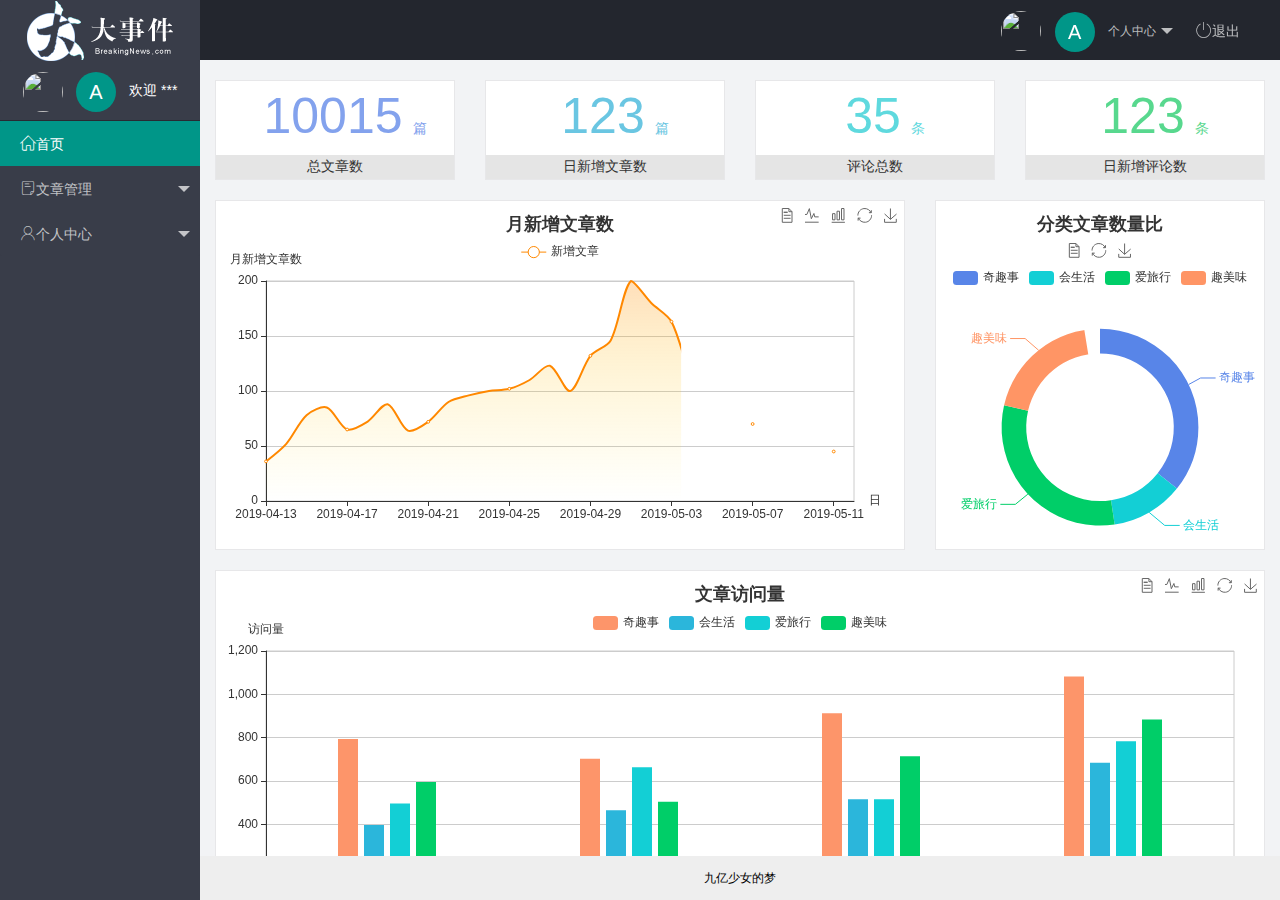
==== commit 6bca2b91: "完成用户模块" ====
--- a/index.html
+++ b/index.html
@@ -25,10 +25,10 @@
            个人中心
             </a>
             <dl class="layui-nav-child">
-              <dd><a href="">基本资料</a></dd>
-              <dd><a href="">更换头像</a></dd>
-              <dd><a href="">重置密码</a></dd>
-            </dl>
+              <dd><a href="/user/user_info.html" target="fm">基本资料</a></dd>
+              <dd><a href="/user/user_avatar.html" target="fm">更换头像</a></dd>
+              <dd><a href="/user/user_pwd.html" target="fm">重置密码</a></dd>
+          </dl>
           </li>
           <li class="layui-nav-item" lay-header-event="menuRight" lay-unselect>
             <a href="javascript:;" id="btnLogin"><span class="iconfont icon-tuichu"></span>退出</a>
@@ -58,9 +58,9 @@
                 <li class="layui-nav-item">
                     <a href="javascript:;"><span class="iconfont icon-user"></span>个人中心</a>
                     <dl class="layui-nav-child">
-                        <dd><a href="javascript:;"><i class="layui-icon layui-icon-app"></i>基本资料</a></dd>
-                        <dd><a href="javascript:;"><i class="layui-icon layui-icon-app"></i>更换头像</a></dd>
-                        <dd><a href="javascript:;"><i class="layui-icon layui-icon-app"></i>重置密码</a></dd>
+                        <dd><a href="/user/user_info.html" target="fm"><i class="layui-icon layui-icon-app"></i>基本资料</a></dd>
+                        <dd><a href="/user/user_avatar.html" target="fm"><i class="layui-icon layui-icon-app"></i>更换头像</a></dd>
+                        <dd><a href="/user/user_pwd.html" target="fm"><i class="layui-icon layui-icon-app"></i>重置密码</a></dd>
                     </dl>
                 </li>
             </ul>
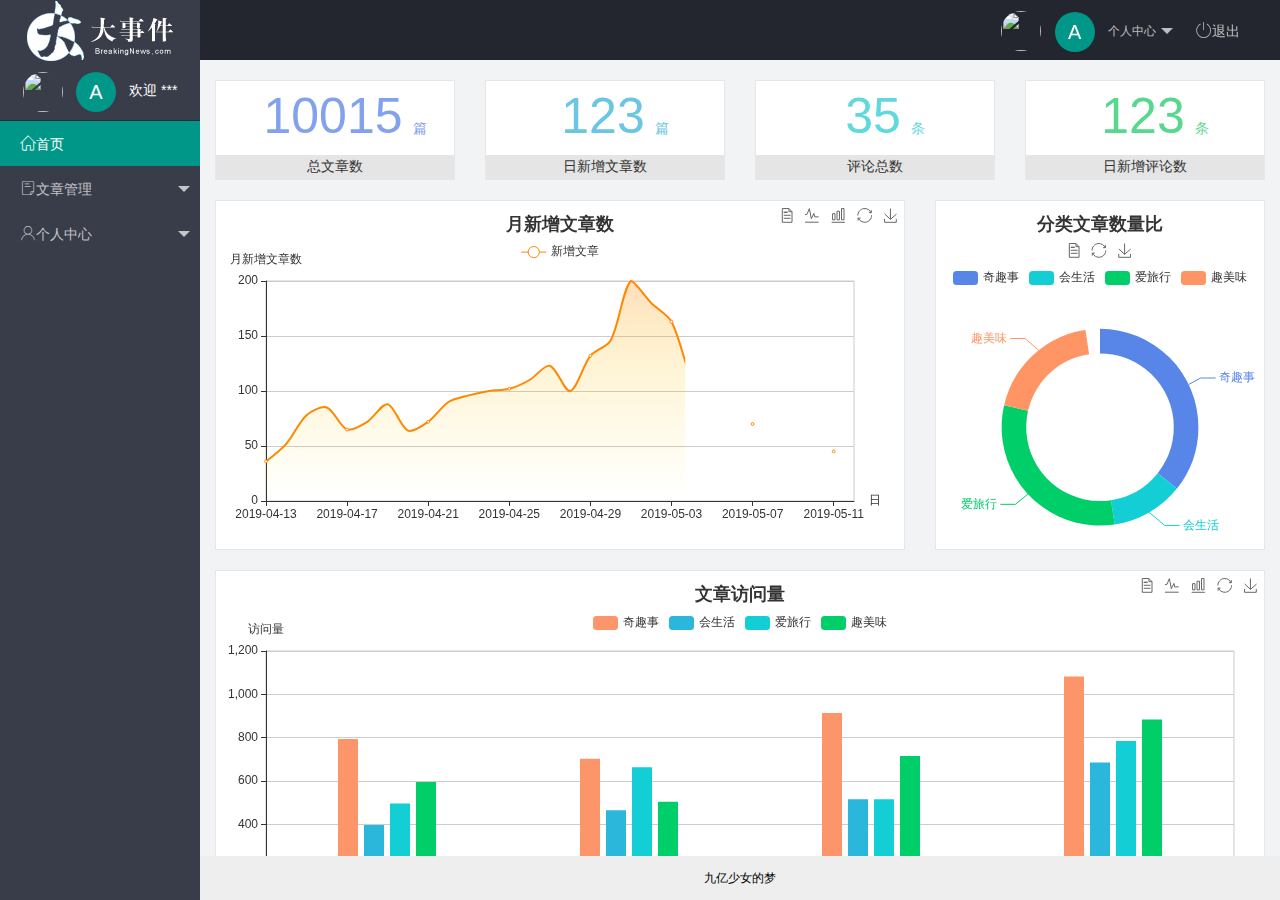
==== commit a3e66362: "完成文章管理相关功能的开发" ====
--- a/index.html
+++ b/index.html
@@ -50,9 +50,9 @@
                 <li class="layui-nav-item">
                     <a class="" href="javascript:;"><span class="iconfont icon-16"></span>文章管理</a>
                     <dl class="layui-nav-child">
-                        <dd><a href="javascript:;"><i class="layui-icon layui-icon-app"></i>文章类别</a></dd>
-                        <dd><a href="javascript:;"><i class="layui-icon layui-icon-app"></i>文章列表</a></dd>
-                        <dd><a href="javascript:;"><i class="layui-icon layui-icon-app"></i>发布文章</a></dd>
+                        <dd><a href="/article/art_cate.html"  target="fm"><i class="layui-icon layui-icon-app"></i>文章类别</a></dd>
+                        <dd><a href="/article/art_list.html" target="fm"><i class="layui-icon layui-icon-app"></i>文章列表</a></dd>
+                        <dd><a href="/article/art_pub.html" target="fm"><i class="layui-icon layui-icon-app"></i>发布文章</a></dd>
                     </dl>
                 </li>
                 <li class="layui-nav-item">
